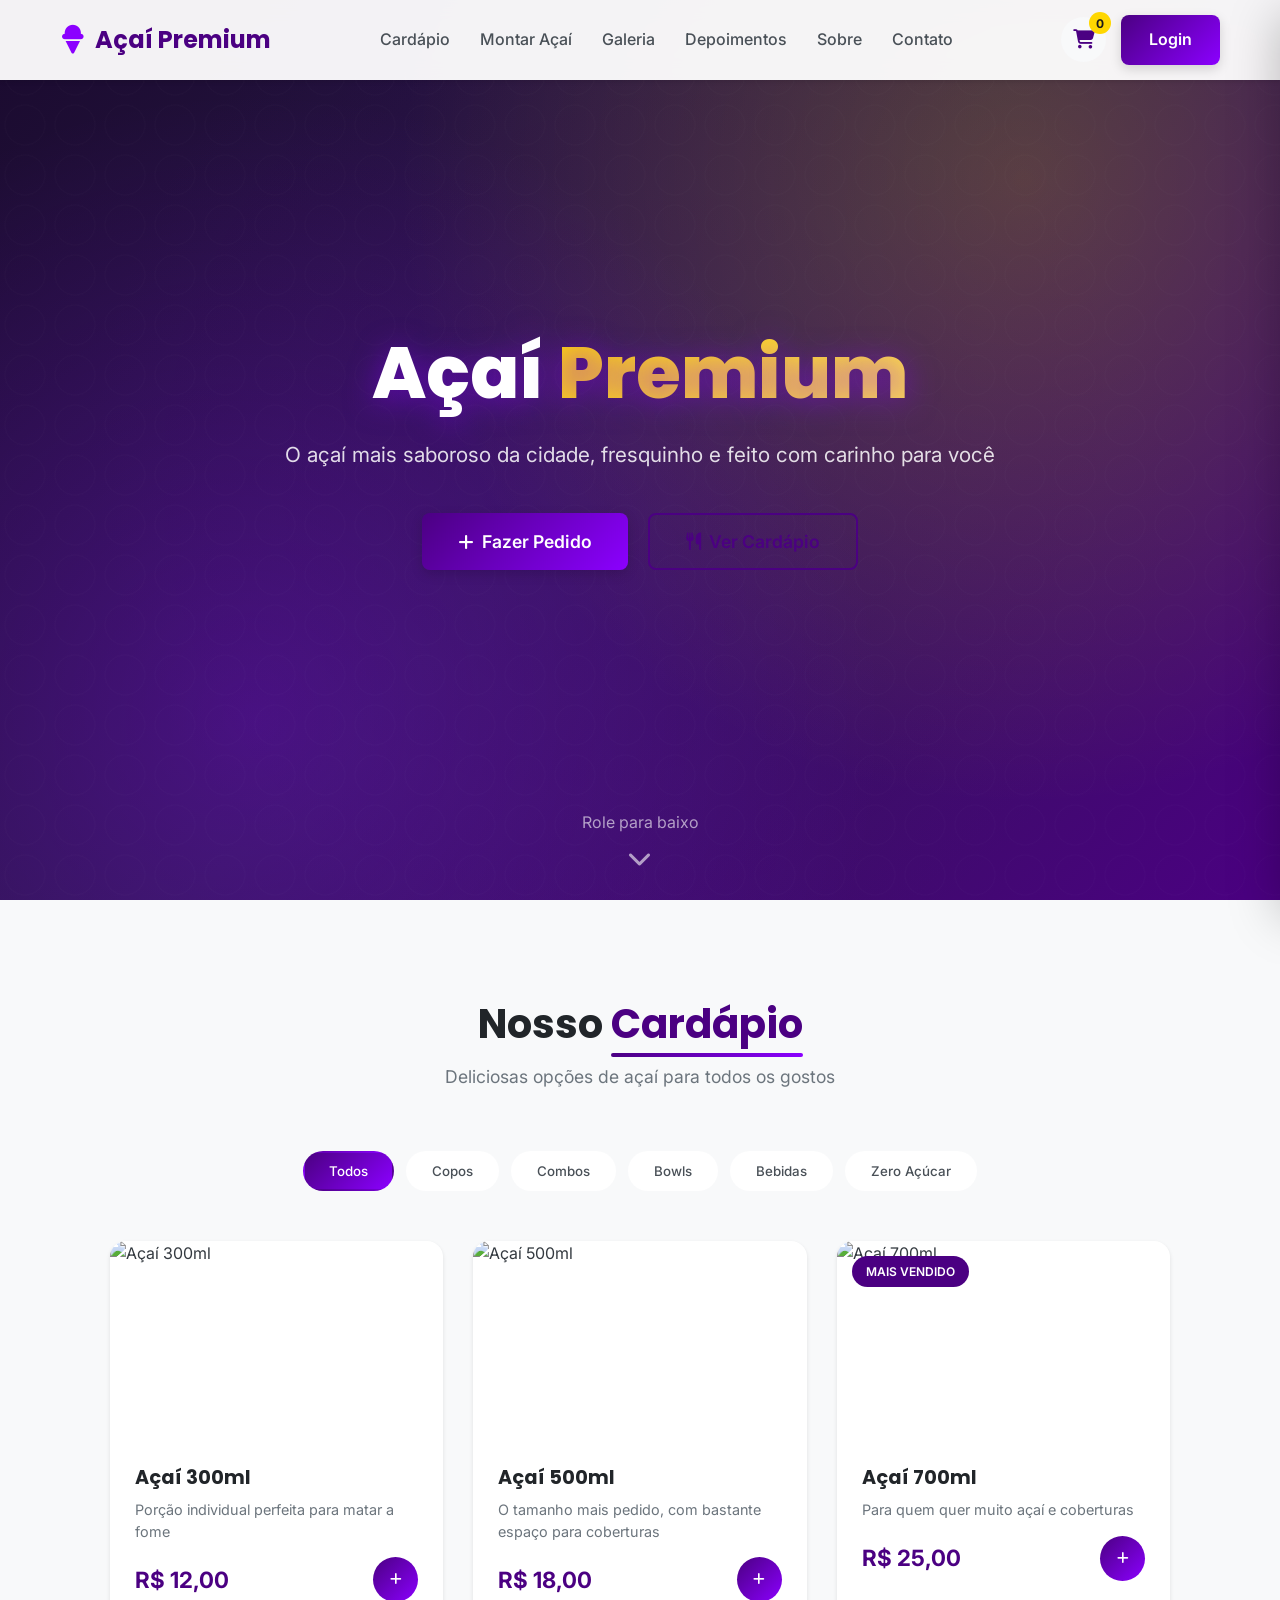
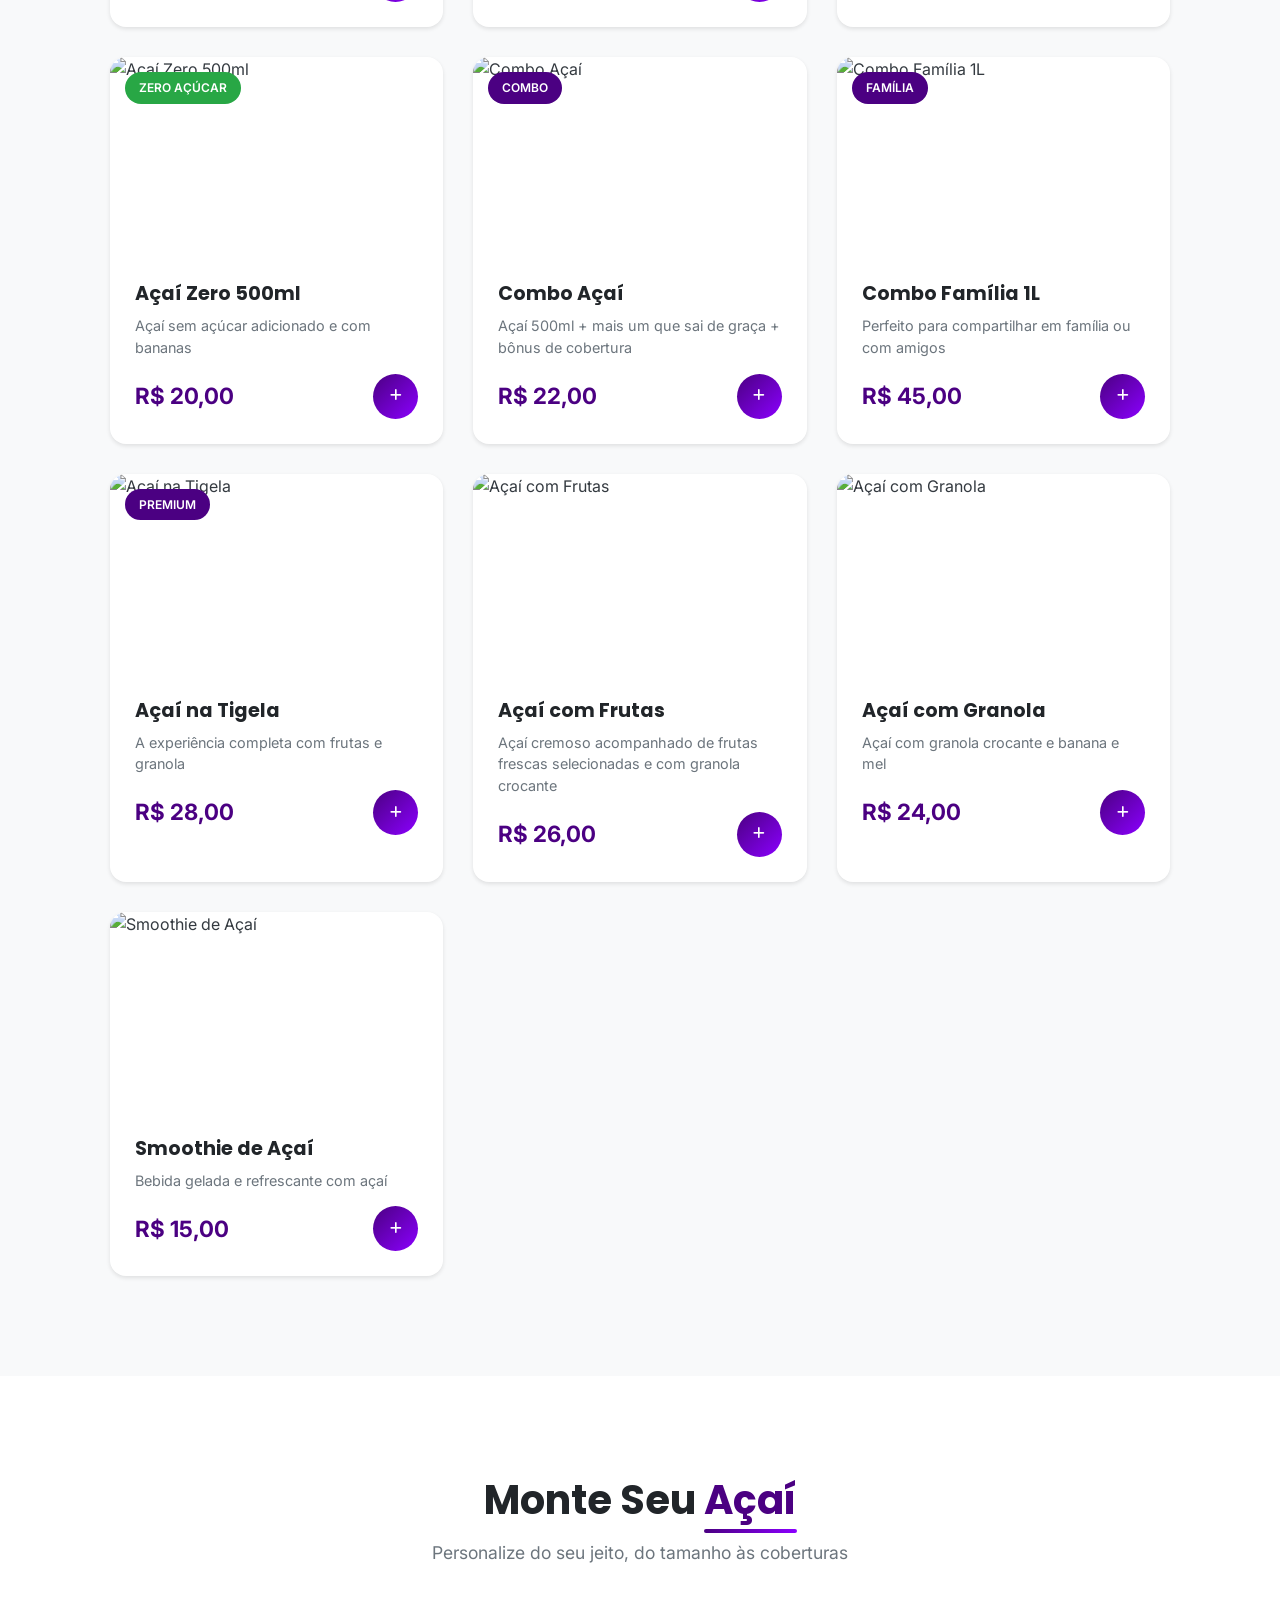
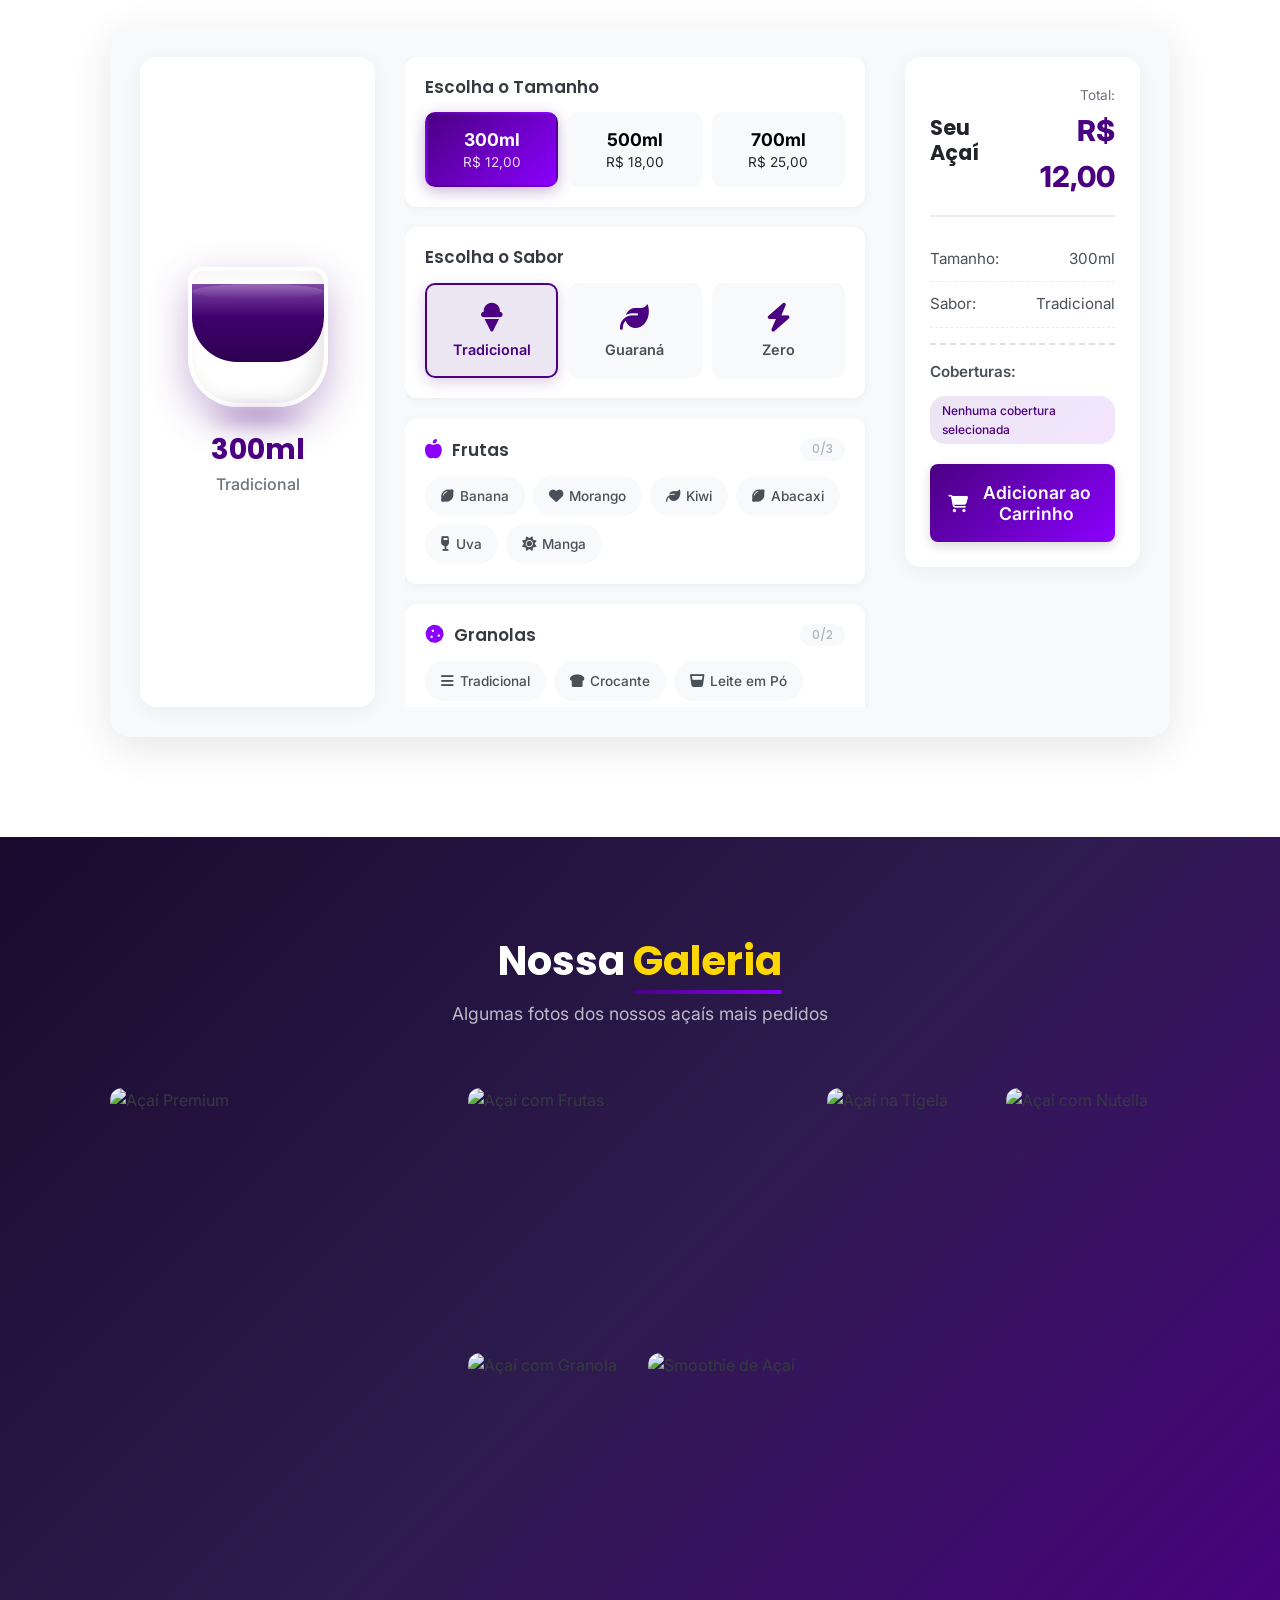
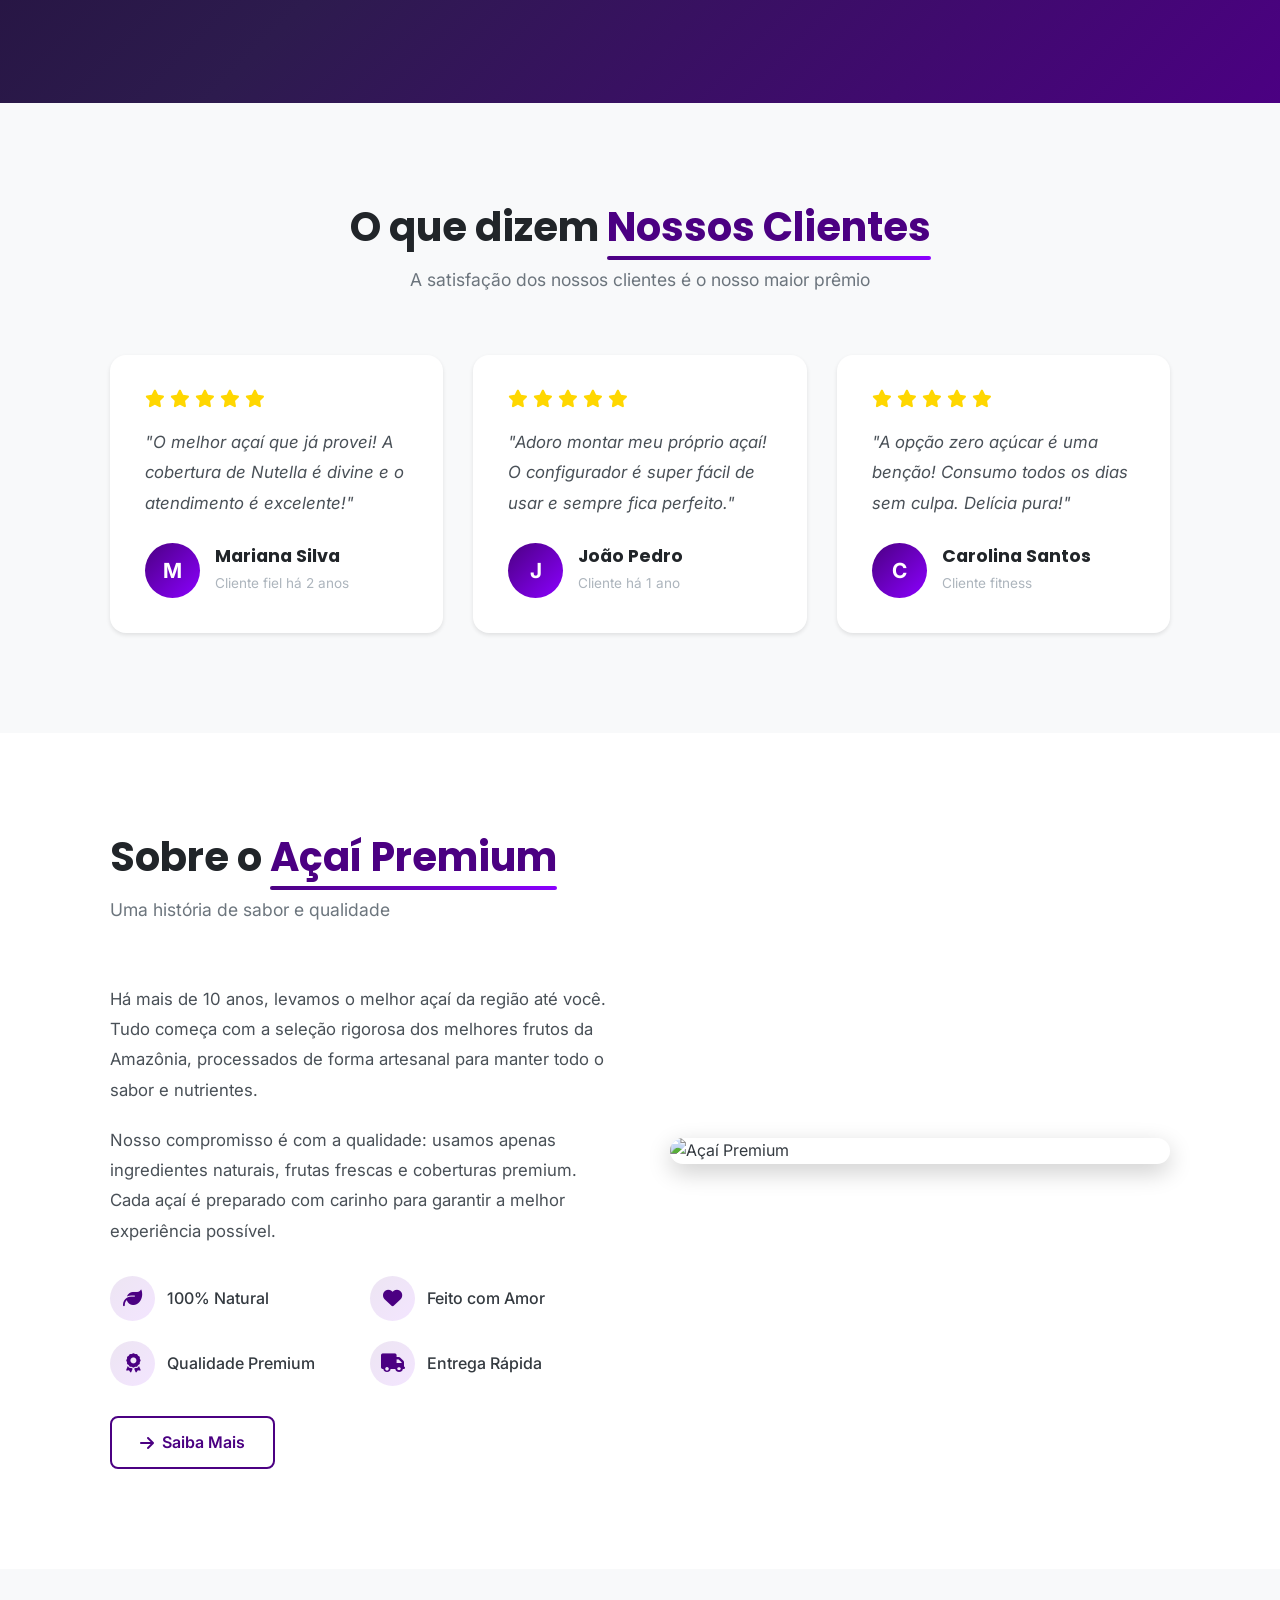
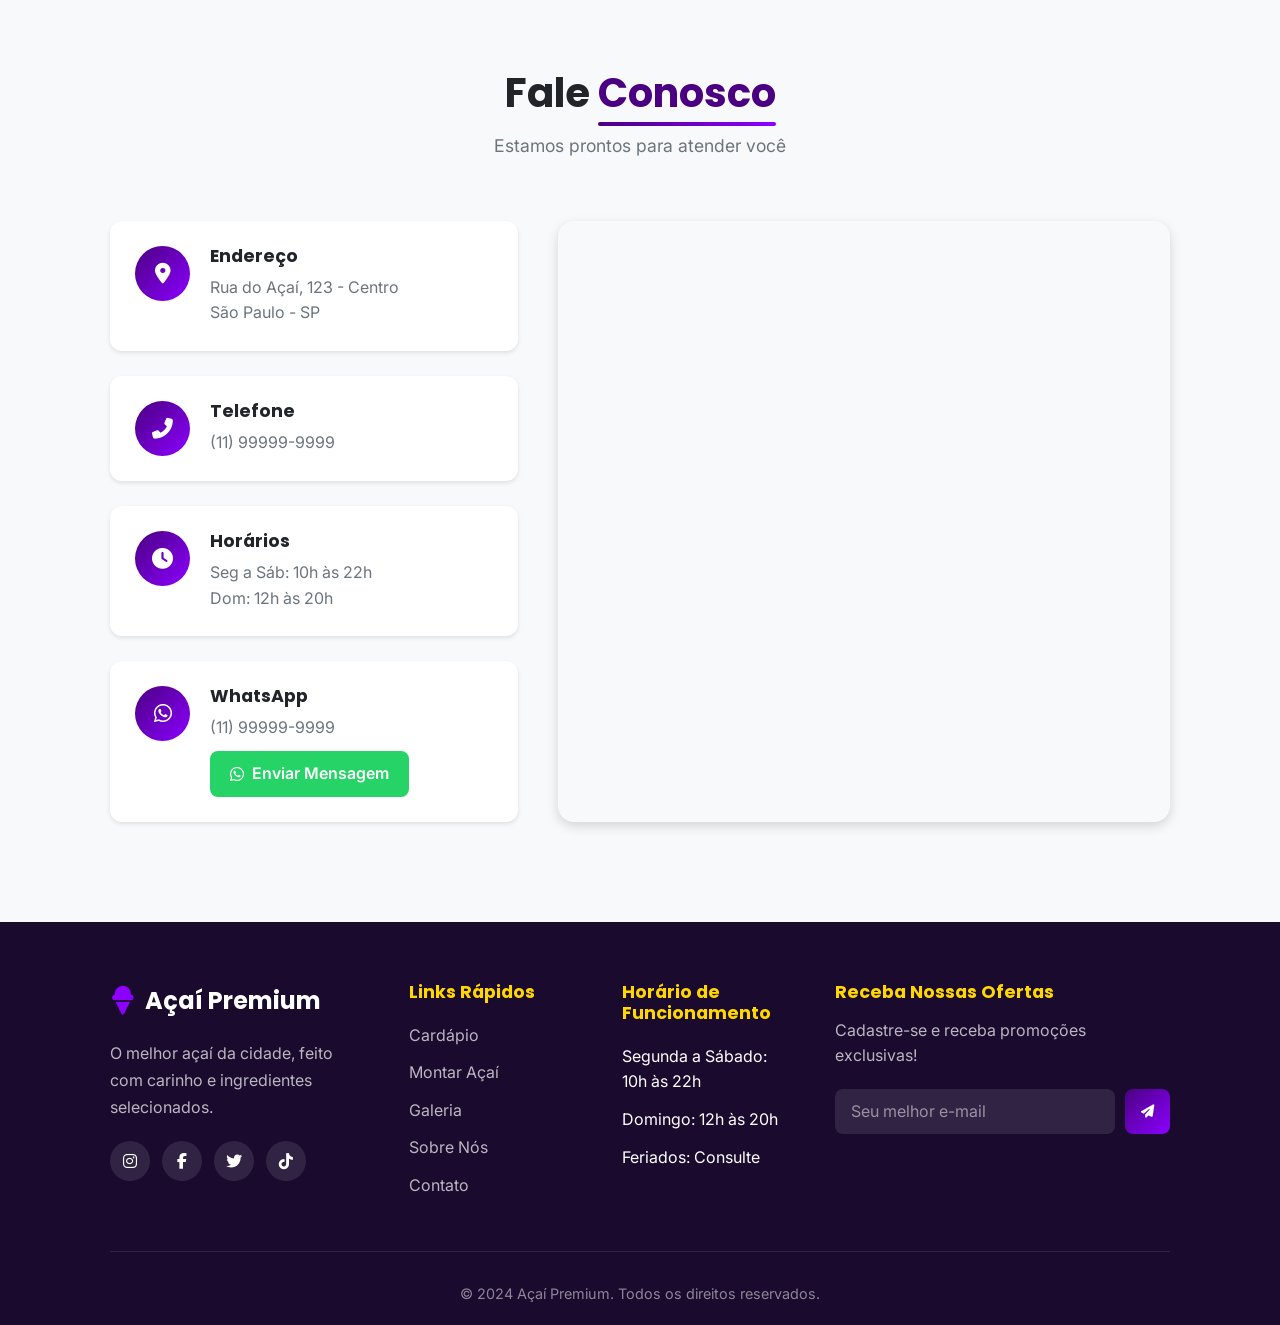
==== index.html @ 4c4d8826 "Alteração" ====
<!DOCTYPE html>
<html lang="pt-BR">
<head>
    <meta charset="UTF-8">
    <meta name="viewport" content="width=device-width, initial-scale=1.0">
    <title>Açaí Premium - O Melhor Açaí da Cidade</title>
    <link rel="preconnect" href="https://fonts.googleapis.com">
    <link rel="preconnect" href="https://fonts.gstatic.com" crossorigin>
    <link href="https://fonts.googleapis.com/css2?family=Inter:wght@300;400;500;600;700&family=Poppins:wght@400;500;600;700;800&display=swap" rel="stylesheet">
    <link rel="stylesheet" href="style.css">
    <link rel="stylesheet" href="modal.css">
    <link rel="stylesheet" href="configurator.css">
    <link rel="stylesheet" href="responsive.css">
    <link rel="stylesheet" href="https://cdnjs.cloudflare.com/ajax/libs/font-awesome/6.4.0/css/all.min.css">
</head>
<body>
    <!-- Navigation -->
    <nav class="navbar">
        <div class="nav-container">
            <a href="index.html" class="logo">
                <i class="fas fa-ice-cream"></i>
                <span>Açaí Premium</span>
            </a>
            <div class="nav-links">
                <a href="#cardapio">Cardápio</a>
                <a href="#montar">Montar Açaí</a>
                <a href="#galeria">Galeria</a>
                <a href="#depoimentos">Depoimentos</a>
                <a href="#sobre">Sobre</a>
                <a href="#contato">Contato</a>
            </div>
            <div class="nav-actions">
                <button class="cart-btn" id="cartBtn">
                    <i class="fas fa-shopping-cart"></i>
                    <span class="cart-count" id="cartCount">0</span>
                </button>
                <a href="cadastro.html" class="btn-primary">Login</a>
            </div>
            <button class="mobile-menu-btn" id="mobileMenuBtn">
                <i class="fas fa-bars"></i>
            </button>
        </div>
    </nav>

    <!-- Hero Section -->
    <section class="hero" id="hero">
        <div class="hero-overlay"></div>
        <div class="hero-content">
            <h1 class="hero-title">Açaí <span>Premium</span></h1>
            <p class="hero-subtitle">O açaí mais saboroso da cidade, fresquinho e feito com carinho para você</p>
            <div class="hero-buttons">
                <button class="btn-primary btn-large" onclick="scrollToSection('montar')">
                    <i class="fas fa-plus"></i> Fazer Pedido
                </button>
                <button class="btn-secondary btn-large" onclick="scrollToSection('cardapio')">
                    <i class="fas fa-utensils"></i> Ver Cardápio
                </button>
            </div>
        </div>
        <div class="hero-scroll">
            <span>Role para baixo</span>
            <i class="fas fa-chevron-down"></i>
        </div>
    </section>

    <!-- Cardápio Section -->
    <section class="menu-section" id="cardapio">
        <div class="container">
            <div class="section-header">
                <h2 class="section-title">Nosso <span>Cardápio</span></h2>
                <p class="section-subtitle">Deliciosas opções de açaí para todos os gostos</p>
            </div>
            
            <div class="menu-filters">
                <button class="filter-btn active" data-filter="all">Todos</button>
                <button class="filter-btn" data-filter="copos">Copos</button>
                <button class="filter-btn" data-filter="combos">Combos</button>
                <button class="filter-btn" data-filter="bowls">Bowls</button>
                <button class="filter-btn" data-filter="bebidas">Bebidas</button>
                <button class="filter-btn" data-filter="zero">Zero Açúcar</button>
            </div>

            <div class="menu-grid" id="menuGrid">
                <!-- Produtos serão inseridos via JavaScript -->
            </div>
        </div>
    </section>

    <!-- Configurador Section -->
    <section class="configurator-section" id="montar">
        <div class="container">
            <div class="section-header">
                <h2 class="section-title">Monte Seu <span>Açaí</span></h2>
                <p class="section-subtitle">Personalize do seu jeito, do tamanho às coberturas</p>
            </div>

            <div class="configurator-wrapper">
                <!-- Preview do Açaí -->
                <div class="acai-preview">
                    <div class="cup-container">
                        <div class="cup" id="cupPreview">
                            <div class="cup-content">
                                <div class="acai-base" id="acaiBase"></div>
                                <div class="coatings" id="coatingsPreview"></div>
                            </div>
                            <div class="cup-top"></div>
                            <div class="cup-bottom"></div>
                        </div>
                        <div class="cup-shadow"></div>
                    </div>
                    <div class="preview-info">
                        <h3 id="previewSize">300ml</h3>
                        <p id="previewFlavor">Açaí Tradicional</p>
                    </div>
                </div>

                <!-- Opções do Configurador -->
                <div class="configurator-options">
                    <!-- Tamanhos -->
                    <div class="option-group">
                        <h4 class="option-title">Escolha o Tamanho</h4>
                        <div class="size-options">
                            <button class="size-btn active" data-size="300" data-price="12">
                                <span class="size-ml">300ml</span>
                                <span class="size-price">R$ 12,00</span>
                            </button>
                            <button class="size-btn" data-size="500" data-price="18">
                                <span class="size-ml">500ml</span>
                                <span class="size-price">R$ 18,00</span>
                            </button>
                            <button class="size-btn" data-size="700" data-price="25">
                                <span class="size-ml">700ml</span>
                                <span class="size-price">R$ 25,00</span>
                            </button>
                        </div>
                    </div>

                    <!-- Sabores -->
                    <div class="option-group">
                        <h4 class="option-title">Escolha o Sabor</h4>
                        <div class="flavor-options">
                            <button class="flavor-btn active" data-flavor="tradicional" data-color="#4B0082">
                                <i class="fas fa-ice-cream"></i>
                                <span>Tradicional</span>
                            </button>
                            <button class="flavor-btn" data-flavor="guarana" data-color="#6B238E">
                                <i class="fas fa-leaf"></i>
                                <span>Guaraná</span>
                            </button>
                            <button class="flavor-btn" data-flavor="zero" data-color="#8B00FF">
                                <i class="fas fa-bolt"></i>
                                <span>Zero</span>
                            </button>
                        </div>
                    </div>

                    <!-- Coberturas - Frutas -->
                    <div class="option-group">
                        <h4 class="option-title">
                            <i class="fas fa-apple-alt"></i> Frutas
                            <span class="limit-info" id="fruitLimit">0/3</span>
                        </h4>
                        <div class="coating-options fruits">
                            <button class="coating-btn" data-type="fruit" data-name="Banana" data-price="2">
                                <i class="fas fa-lemon"></i> Banana
                            </button>
                            <button class="coating-btn" data-type="fruit" data-name="Morango" data-price="2">
                                <i class="fas fa-heart"></i> Morango
                            </button>
                            <button class="coating-btn" data-type="fruit" data-name="Kiwi" data-price="3">
                                <i class="fas fa-leaf"></i> Kiwi
                            </button>
                            <button class="coating-btn" data-type="fruit" data-name="Abacaxi" data-price="2">
                                <i class="fas fa-lemon"></i> Abacaxi
                            </button>
                            <button class="coating-btn" data-type="fruit" data-name="Uva" data-price="2">
                                <i class="fas fa-wine-glass"></i> Uva
                            </button>
                            <button class="coating-btn" data-type="fruit" data-name="Manga" data-price="2">
                                <i class="fas fa-sun"></i> Manga
                            </button>
                        </div>
                    </div>

                    <!-- Coberturas - Granolas -->
                    <div class="option-group">
                        <h4 class="option-title">
                            <i class="fas fa-cookie"></i> Granolas
                            <span class="limit-info" id="granolaLimit">0/2</span>
                        </h4>
                        <div class="coating-options granolas">
                            <button class="coating-btn" data-type="granola" data-name="Tradicional" data-price="3">
                                <i class="fas fa-bars"></i> Tradicional
                            </button>
                            <button class="coating-btn" data-type="granola" data-name="Crocante" data-price="4">
                                <i class="fas fa-bread-slice"></i> Crocante
                            </button>
                            <button class="coating-btn" data-type="granola" data-name="Leite em Pó" data-price="3">
                                <i class="fas fa-glass-whiskey"></i> Leite em Pó
                            </button>
                        </div>
                    </div>

                    <!-- Coberturas - Caldas -->
                    <div class="option-group">
                        <h4 class="option-title">
                            <i class="fas fa-tint"></i> Caldas
                            <span class="limit-info" id="syrupLimit">0/2</span>
                        </h4>
                        <div class="coating-options syrups">
                            <button class="coating-btn" data-type="syrup" data-name="Leite Condensado" data-price="3">
                                <i class="fas fa-blender"></i> Leite Condensado
                            </button>
                            <button class="coating-btn" data-type="syrup" data-name="Chocolate" data-price="3">
                                <i class="fas fa-coffee"></i> Chocolate
                            </button>
                            <button class="coating-btn" data-type="syrup" data-name="Morango" data-price="3">
                                <i class="fas fa-heart"></i> Morango
                            </button>
                            <button class="coating-btn" data-type="syrup" data-name="Caramelo" data-price="3">
                                <i class="fas fa-fire"></i> Caramelo
                            </button>
                        </div>
                    </div>

                    <!-- Coberturas - Complementos -->
                    <div class="option-group">
                        <h4 class="option-title">
                            <i class="fas fa-plus-circle"></i> Complementos
                            <span class="limit-info" id="complementLimit">0/4</span>
                        </h4>
                        <div class="coating-options complements">
                            <button class="coating-btn" data-type="complement" data-name="Paçoca" data-price="2">
                                <i class="fas fa-cookie"></i> Paçoca
                            </button>
                            <button class="coating-btn" data-type="complement" data-name="Farinha Láctea" data-price="3">
                                <i class="fas fa-snowflake"></i> Farinha Láctea
                            </button>
                            <button class="coating-btn" data-type="complement" data-name="Coco Ralado" data-price="2">
                                <i class="fas fa-dot-circle"></i> Coco Ralado
                            </button>
                            <button class="coating-btn" data-type="complement" data-name="Chocoball" data-price="3">
                                <i class="fas fa-circle"></i> Chocoball
                            </button>
                            <button class="coating-btn" data-type="complement" data-name="Nutella" data-price="5">
                                <i class="fas fa-hazel-nut"></i> Nutella
                            </button>
                            <button class="coating-btn" data-type="complement" data-name="Amendoim" data-price="2">
                                <i class="fas fa-peanut"></i> Amendoim
                            </button>
                        </div>
                    </div>
                </div>

                <!-- Resumo e Adicionar ao Carrinho -->
                <div class="configurator-summary">
                    <div class="summary-header">
                        <h3>Seu Açaí</h3>
                        <div class="total-price">
                            <span class="price-label">Total:</span>
                            <span class="price-value" id="totalPrice">R$ 12,00</span>
                        </div>
                    </div>
                    <div class="summary-details">
                        <div class="summary-item">
                            <span>Tamanho:</span>
                            <span id="summarySize">300ml</span>
                        </div>
                        <div class="summary-item">
                            <span>Sabor:</span>
                            <span id="summaryFlavor">Tradicional</span>
                        </div>
                        <div class="summary-coatings" id="summaryCoatings">
                            <span>Coberturas:</span>
                            <div class="coatings-list" id="coatingsList"></div>
                        </div>
                    </div>
                    <button class="btn-primary btn-add-cart" id="addToCartBtn">
                        <i class="fas fa-shopping-cart"></i> Adicionar ao Carrinho
                    </button>
                </div>
            </div>
        </div>
    </section>

    <!-- Galeria Section -->
    <section class="gallery-section" id="galeria">
        <div class="container">
            <div class="section-header">
                <h2 class="section-title">Nossa <span>Galeria</span></h2>
                <p class="section-subtitle">Algumas fotos dos nossos açaís mais pedidos</p>
            </div>
            <div class="gallery-grid">
                <div class="gallery-item gallery-item-1">
                    <img src="https://i.pinimg.com/1200x/3a/0a/9a/3a0a9a5fd33e7885cc4a1d505ae41818.jpg" alt="Açaí Premium">
                    <div class="gallery-overlay">
                        <i class="fas fa-ice-cream"></i>
                    </div>
                </div>
                <div class="gallery-item gallery-item-2">
                    <img src="https://i.pinimg.com/736x/c6/4d/e0/c64de099c26da30db2ef3d52676650da.jpg" alt="Açaí com Frutas">
                    <div class="gallery-overlay">
                        <i class="fas fa-apple-alt"></i>
                    </div>
                </div>
                <div class="gallery-item gallery-item-3">
                    <img src="https://i.pinimg.com/1200x/b3/e0/a5/b3e0a5678eccd90997a85adb6bbcbbfc.jpg" alt="Açaí na Tigela">
                    <div class="gallery-overlay">
                        <i class="fas fa-bowl-food"></i>
                    </div>
                </div>
                <div class="gallery-item gallery-item-4">
                    <img src="https://images.unsplash.com/photo-1563805042-7684c019e1cb?w=400&h=400&fit=crop" alt="Açaí com Nutella">
                    <img src="" alt="Açaí com Nutella">
                    <div class="gallery-overlay">
                        <i class="fas fa-chocolate"></i>
                    </div>
                </div>
                <div class="gallery-item gallery-item-5">
                    <img src="https://encrypted-tbn0.gstatic.com/images?q=tbn:ANd9GcS_p2PWOMpNDMDo-363S-Kc64RPyZF_PjWgug&s" alt="Açaí com Granola">
                    <div class="gallery-overlay">
                        <i class="fas fa-cookie"></i>
                    </div>
                </div>
                <div class="gallery-item gallery-item-6">
                    <img src="https://images.unsplash.com/photo-1577805947697-89e18249d767?w=400&h=400&fit=crop" alt="Smoothie de Açaí">
                    <div class="gallery-overlay">
                        <i class="fas fa-blender"></i>
                    </div>
                </div>
            </div>
        </div>
    </section>

    <!-- Depoimentos Section -->
    <section class="testimonials-section" id="depoimentos">
        <div class="container">
            <div class="section-header">
                <h2 class="section-title">O que dizem <span>Nossos Clientes</span></h2>
                <p class="section-subtitle">A satisfação dos nossos clientes é o nosso maior prêmio</p>
            </div>
            <div class="testimonials-grid">
                <div class="testimonial-card">
                    <div class="testimonial-stars">
                        <i class="fas fa-star"></i>
                        <i class="fas fa-star"></i>
                        <i class="fas fa-star"></i>
                        <i class="fas fa-star"></i>
                        <i class="fas fa-star"></i>
                    </div>
                    <p class="testimonial-text">"O melhor açaí que já provei! A cobertura de Nutella é divine e o atendimento é excelente!"</p>
                    <div class="testimonial-author">
                        <div class="author-avatar">M</div>
                        <div class="author-info">
                            <h4>Mariana Silva</h4>
                            <span>Cliente fiel há 2 anos</span>
                        </div>
                    </div>
                </div>
                <div class="testimonial-card">
                    <div class="testimonial-stars">
                        <i class="fas fa-star"></i>
                        <i class="fas fa-star"></i>
                        <i class="fas fa-star"></i>
                        <i class="fas fa-star"></i>
                        <i class="fas fa-star"></i>
                    </div>
                    <p class="testimonial-text">"Adoro montar meu próprio açaí! O configurador é super fácil de usar e sempre fica perfeito."</p>
                    <div class="testimonial-author">
                        <div class="author-avatar">J</div>
                        <div class="author-info">
                            <h4>João Pedro</h4>
                            <span>Cliente há 1 ano</span>
                        </div>
                    </div>
                </div>
                <div class="testimonial-card">
                    <div class="testimonial-stars">
                        <i class="fas fa-star"></i>
                        <i class="fas fa-star"></i>
                        <i class="fas fa-star"></i>
                        <i class="fas fa-star"></i>
                        <i class="fas fa-star"></i>
                    </div>
                    <p class="testimonial-text">"A opção zero açúcar é uma benção! Consumo todos os dias sem culpa. Delícia pura!"</p>
                    <div class="testimonial-author">
                        <div class="author-avatar">C</div>
                        <div class="author-info">
                            <h4>Carolina Santos</h4>
                            <span>Cliente fitness</span>
                        </div>
                    </div>
                </div>
            </div>
        </div>
    </section>

    <!-- Sobre Section -->
    <section class="about-section" id="sobre">
        <div class="container">
            <div class="about-grid">
                <div class="about-content">
                    <div class="section-header section-header-left">
                        <h2 class="section-title">Sobre o <span>Açaí Premium</span></h2>
                        <p class="section-subtitle">Uma história de sabor e qualidade</p>
                    </div>
                    <p class="about-text">
                        Há mais de 10 anos, levamos o melhor açaí da região até você. 
                        Tudo começa com a seleção rigorosa dos melhores frutos da Amazônia, 
                        processados de forma artesanal para manter todo o sabor e nutrientes.
                    </p>
                    <p class="about-text">
                        Nosso compromisso é com a qualidade: usamos apenas ingredientes naturais, 
                        frutas frescas e coberturas premium. Cada açaí é preparado com carinho 
                        para garantir a melhor experiência possível.
                    </p>
                    <div class="about-features">
                        <div class="feature-item">
                            <i class="fas fa-leaf"></i>
                            <span>100% Natural</span>
                        </div>
                        <div class="feature-item">
                            <i class="fas fa-heart"></i>
                            <span>Feito com Amor</span>
                        </div>
                        <div class="feature-item">
                            <i class="fas fa-award"></i>
                            <span>Qualidade Premium</span>
                        </div>
                        <div class="feature-item">
                            <i class="fas fa-truck"></i>
                            <span>Entrega Rápida</span>
                        </div>
                    </div>
                    <a href="sobre.html" class="btn-secondary">
                        <i class="fas fa-arrow-right"></i>Saiba Mais
                    </a>
                </div>
                <div class="about-image">
                    <img src="https://images.unsplash.com/photo-1563805042-7684c019e1cb?w=600&h=600&fit=crop" alt="Açaí Premium">
                    <div class="about-image-accent"></div>
                </div>
            </div>
        </div>
    </section>

    <!-- Contato Section -->
    <section class="contact-section" id="contato">
        <div class="container">
            <div class="section-header">
                <h2 class="section-title">Fale <span>Conosco</span></h2>
                <p class="section-subtitle">Estamos prontos para atender você</p>
            </div>
            <div class="contact-grid">
                <div class="contact-info">
                    <div class="contact-item">
                        <div class="contact-icon">
                            <i class="fas fa-map-marker-alt"></i>
                        </div>
                        <div class="contact-details">
                            <h4>Endereço</h4>
                            <p>Rua do Açaí, 123 - Centro<br>São Paulo - SP</p>
                        </div>
                    </div>
                    <div class="contact-item">
                        <div class="contact-icon">
                            <i class="fas fa-phone-alt"></i>
                        </div>
                        <div class="contact-details">
                            <h4>Telefone</h4>
                            <p>(11) 99999-9999</p>
                        </div>
                    </div>
                    <div class="contact-item">
                        <div class="contact-icon">
                            <i class="fas fa-clock"></i>
                        </div>
                        <div class="contact-details">
                            <h4>Horários</h4>
                            <p>Seg a Sáb: 10h às 22h<br>Dom: 12h às 20h</p>
                        </div>
                    </div>
                    <div class="contact-item">
                        <div class="contact-icon">
                            <i class="fab fa-whatsapp"></i>
                        </div>
                        <div class="contact-details">
                            <h4>WhatsApp</h4>
                            <p>(11) 99999-9999</p>
                            <a href="https://wa.me/5511999999999" class="btn-whatsapp">
                                <i class="fab fa-whatsapp"></i> Enviar Mensagem
                            </a>
                        </div>
                    </div>
                </div>
                <div class="contact-map">
                    <iframe 
                        src="https://www.google.com/maps/embed?pb=!1m18!1m12!1m3!1d3657.098472397218!2d-46.65418842484056!3d-23.5623013787981!2m3!1f0!2f0!3f0!3m2!1i1024!2i768!4f13.1!3m3!1m2!1s0x94ce59c8e6933f0d%3A0x3a3a3a3a3a3a3a3a!2sRua%20Paulista%2C%20S%C3%A3o%20Paulo%20-%20SP!5e0!3m2!1spt-BR!2sbr!4v1700000000000!5m2!1spt-BR!2sbr" 
                        width="100%" 
                        height="400" 
                        style="border:0;" 
                        allowfullscreen="" 
                        loading="lazy">
                    </iframe>
                </div>
            </div>
        </div>
    </section>

    <!-- Footer -->
    <footer class="footer">
        <div class="container">
            <div class="footer-grid">
                <div class="footer-brand">
                    <a href="index.html" class="logo">
                        <i class="fas fa-ice-cream"></i>
                        <span>Açaí Premium</span>
                    </a>
                    <p>O melhor açaí da cidade, feito com carinho e ingredientes selecionados.</p>
                    <div class="social-links">
                        <a href="#"><i class="fab fa-instagram"></i></a>
                        <a href="#"><i class="fab fa-facebook-f"></i></a>
                        <a href="#"><i class="fab fa-twitter"></i></a>
                        <a href="#"><i class="fab fa-tiktok"></i></a>
                    </div>
                </div>
                <div class="footer-links">
                    <h4>Links Rápidos</h4>
                    <ul>
                        <li><a href="#cardapio">Cardápio</a></li>
                        <li><a href="#montar">Montar Açaí</a></li>
                        <li><a href="#galeria">Galeria</a></li>
                        <li><a href="#sobre">Sobre Nós</a></li>
                        <li><a href="#contato">Contato</a></li>
                    </ul>
                </div>
                <div class="footer-links">
                    <h4>Horário de Funcionamento</h4>
                    <ul>
                        <li>Segunda a Sábado: 10h às 22h</li>
                        <li>Domingo: 12h às 20h</li>
                        <li>Feriados: Consulte</li>
                    </ul>
                </div>
                <div class="footer-newsletter">
                    <h4>Receba Nossas Ofertas</h4>
                    <p>Cadastre-se e receba promoções exclusivas!</p>
                    <form class="newsletter-form" onsubmit="return false;">
                        <input type="email" placeholder="Seu melhor e-mail">
                        <button type="submit"><i class="fas fa-paper-plane"></i></button>
                    </form>
                </div>
            </div>
            <div class="footer-bottom">
                <p>&copy; 2024 Açaí Premium. Todos os direitos reservados.</p>
            </div>
        </div>
    </footer>

    <!-- Modal de Cadastro -->
    <div class="modal-overlay" id="registerModal">
        <div class="modal-container">
            <button class="modal-close" id="modalClose">
                <i class="fas fa-times"></i>
            </button>
            <div class="modal-header">
                <h3>Finalizar Pedido</h3>
                <p>Preencha seus dados para continuar</p>
            </div>
            <div class="modal-tabs">
                <button class="modal-tab active" data-tab="register">
                    <i class="fas fa-user-plus"></i> Criar Conta
                </button>
                <button class="modal-tab" data-tab="login">
                    <i class="fas fa-sign-in-alt"></i> Já Tenho Cadastro
                </button>
            </div>
            <form class="modal-form" id="registerForm">
                <!-- Informações do Produto -->
                <div class="product-info">
                    <div class="product-badge">
                        <i class="fas fa-ice-cream"></i>
                        <span id="modalProductName">Açaí 300ml</span>
                    </div>
                    <div class="product-details" id="modalProductDetails">
                        <!-- Detalhes do produto serão inseridos via JS -->
                    </div>
                </div>

                <!-- Campos do Formulário -->
                <div class="form-row">
                    <div class="form-group">
                        <label for="nome">Nome Completo *</label>
                        <input type="text" id="nome" name="nome" required>
                        <span class="error-message" id="nomeError"></span>
                    </div>
                </div>
                <div class="form-row">
                    <div class="form-group">
                        <label for="email">E-mail *</label>
                        <input type="email" id="email" name="email" required>
                        <span class="error-message" id="emailError"></span>
                    </div>
                    <div class="form-group">
                        <label for="telefone">Telefone *</label>
                        <input type="tel" id="telefone" name="telefone" required>
                        <span class="error-message" id="telefoneError"></span>
                    </div>
                </div>
                <div class="form-row">
                    <div class="form-group">
                        <label for="cpf">CPF *</label>
                        <input type="text" id="cpf" name="cpf" required>
                        <span class="error-message" id="cpfError"></span>
                    </div>
                </div>
                <div class="form-row">
                    <div class="form-group">
                        <label for="cep">CEP *</label>
                        <input type="text" id="cep" name="cep" required>
                        <span class="error-message" id="cepError"></span>
                    </div>
                    <div class="form-group">
                        <label for="endereco">Endereço *</label>
                        <input type="text" id="endereco" name="endereco" required>
                    </div>
                </div>
                <div class="form-row">
                    <div class="form-group">
                        <label for="numero">Número *</label>
                        <input type="text" id="numero" name="numero" required>
                    </div>
                    <div class="form-group">
                        <label for="complemento">Complemento</label>
                        <input type="text" id="complemento" name="complemento">
                    </div>
                </div>
                <div class="form-row">
                    <div class="form-group">
                        <label for="bairro">Bairro *</label>
                        <input type="text" id="bairro" name="bairro" required>
                    </div>
                </div>
                <div class="form-row" id="passwordField">
                    <div class="form-group">
                        <label for="senha">Senha *</label>
                        <input type="password" id="senha" name="senha" required>
                        <span class="error-message" id="senhaError"></span>
                    </div>
                    <div class="form-group">
                        <label for="confirmarSenha">Confirmar Senha *</label>
                        <input type="password" id="confirmarSenha" name="confirmarSenha" required>
                        <span class="error-message" id="confirmarSenhaError"></span>
                    </div>
                </div>
                <div class="form-actions">
                    <button type="submit" class="btn-primary btn-full">
                        <i class="fas fa-check"></i> Confirmar Pedido
                    </button>
                </div>
            </form>
        </div>
    </div>

    <!-- Carrinho Slide -->
    <div class="cart-sidebar" id="cartSidebar">
        <div class="cart-header">
            <h3><i class="fas fa-shopping-cart"></i> Seu Carrinho</h3>
            <button class="cart-close" id="cartClose">
                <i class="fas fa-times"></i>
            </button>
        </div>
        <div class="cart-items" id="cartItems">
            <!-- Itens do carrinho -->
        </div>
        <div class="cart-footer">
            <div class="cart-total">
                <span>Total:</span>
                <span id="cartTotal">R$ 0,00</span>
            </div>
            <button class="btn-primary btn-full" id="checkoutBtn">
                <i class="fas fa-credit-card"></i> Finalizar Pedido
            </button>
        </div>
    </div>

    <!-- Scripts -->
    <script src="https://cdnjs.cloudflare.com/ajax/libs/gsap/3.12.2/gsap.min.js"></script>
    <script src="main.js"></script>
    <script src="modal.js"></script>
    <script src="configurator.js"></script>
    <script src="validation.js"></script>
    <script src="cart.js"></script>
</body>
</html>
---- style.css ----
/* ========================================
   AÇAÍ PREMIUM - Style.css
   Estilos Principais
   ======================================== */

/* CSS Variables */
:root {
    --purple-acai: #4B0082;
    --purple-vibrant: #8B00FF;
    --gold: #FFD700;
    --gold-light: #FFE44D;
    --white: #ffffff;
    --black: #1a1a1a;
    --gray-100: #f8f9fa;
    --gray-200: #e9ecef;
    --gray-300: #dee2e6;
    --gray-400: #ced4da;
    --gray-500: #adb5bd;
    --gray-600: #6c757d;
    --gray-700: #495057;
    --gray-800: #343a40;
    --gray-900: #212529;
    --pink: #e83e8c;
    --green: #28a745;
    --red: #dc3545;
    --shadow-sm: 0 2px 4px rgba(0,0,0,0.1);
    --shadow-md: 0 4px 12px rgba(0,0,0,0.15);
    --shadow-lg: 0 8px 24px rgba(0,0,0,0.2);
    --shadow-xl: 0 16px 48px rgba(0,0,0,0.25);
    --transition: all 0.3s ease;
    --border-radius: 12px;
    --border-radius-sm: 8px;
    --border-radius-lg: 16px;
    --font-title: 'Poppins', sans-serif;
    --font-body: 'Inter', sans-serif;
}

/* Reset & Base */
*, *::before, *::after {
    margin: 0;
    padding: 0;
    box-sizing: border-box;
}

html {
    scroll-behavior: smooth;
}

body {
    font-family: var(--font-body);
    font-size: 16px;
    line-height: 1.6;
    color: var(--gray-800);
    background-color: var(--white);
    overflow-x: hidden;
}

h1, h2, h3, h4, h5, h6 {
    font-family: var(--font-title);
    font-weight: 700;
    line-height: 1.2;
    color: var(--gray-900);
}

a {
    text-decoration: none;
    color: inherit;
    transition: var(--transition);
}

ul {
    list-style: none;
}

img {
    max-width: 100%;
    height: auto;
    display: block;
}

button {
    font-family: inherit;
    cursor: pointer;
    border: none;
    outline: none;
    background: none;
}

input, textarea, select {
    font-family: inherit;
    font-size: inherit;
}

/* Container */
.container {
    max-width: 1200px;
    margin: 0 auto;
    padding: 0 20px;
}

/* Section Header */
.section-header {
    text-align: center;
    margin-bottom: 60px;
}

.section-header-left {
    text-align: left;
}

.section-title {
    font-size: 2.5rem;
    margin-bottom: 15px;
    position: relative;
    display: inline-block;
}

.section-title span {
    color: var(--purple-acai);
    position: relative;
}

.section-title span::after {
    content: '';
    position: absolute;
    bottom: -5px;
    left: 0;
    width: 100%;
    height: 4px;
    background: linear-gradient(90deg, var(--purple-acai), var(--purple-vibrant));
    border-radius: 2px;
}

.section-subtitle {
    font-size: 1.1rem;
    color: var(--gray-600);
    max-width: 600px;
    margin: 0 auto;
}

/* Buttons */
.btn-primary {
    display: inline-flex;
    align-items: center;
    justify-content: center;
    gap: 8px;
    padding: 12px 28px;
    background: linear-gradient(135deg, var(--purple-acai), var(--purple-vibrant));
    color: var(--white);
    font-weight: 600;
    border-radius: var(--border-radius-sm);
    transition: var(--transition);
    box-shadow: var(--shadow-md);
}

.btn-primary:hover {
    transform: translateY(-2px);
    box-shadow: var(--shadow-lg);
    color: var(--white);
}

.btn-secondary {
    display: inline-flex;
    align-items: center;
    justify-content: center;
    gap: 8px;
    padding: 12px 28px;
    background: transparent;
    color: var(--purple-acai);
    font-weight: 600;
    border: 2px solid var(--purple-acai);
    border-radius: var(--border-radius-sm);
    transition: var(--transition);
}

.btn-secondary:hover {
    background: var(--purple-acai);
    color: var(--white);
}

.btn-large {
    padding: 16px 36px;
    font-size: 1.1rem;
}

.btn-full {
    width: 100%;
}

.btn-whatsapp {
    display: inline-flex;
    align-items: center;
    gap: 8px;
    padding: 10px 20px;
    background: #25D366;
    color: var(--white);
    font-weight: 600;
    border-radius: var(--border-radius-sm);
    margin-top: 10px;
    transition: var(--transition);
}

.btn-whatsapp:hover {
    background: #128C7E;
    color: var(--white);
    transform: translateY(-2px);
}

/* ========================================
   NAVIGATION
   ======================================== */
.navbar {
    position: fixed;
    top: 0;
    left: 0;
    right: 0;
    z-index: 1000;
    background: rgba(255, 255, 255, 0.95);
    backdrop-filter: blur(10px);
    box-shadow: var(--shadow-sm);
    padding: 15px 0;
    transition: var(--transition);
}

.navbar.scrolled {
    padding: 10px 0;
    box-shadow: var(--shadow-md);
}

.nav-container {
    max-width: 1200px;
    margin: 0 auto;
    padding: 0 20px;
    display: flex;
    align-items: center;
    justify-content: space-between;
}

.logo {
    display: flex;
    align-items: center;
    gap: 10px;
    font-family: var(--font-title);
    font-size: 1.5rem;
    font-weight: 700;
    color: var(--purple-acai);
}

.logo i {
    font-size: 1.8rem;
    color: var(--purple-vibrant);
}

.nav-links {
    display: flex;
    align-items: center;
    gap: 30px;
}

.nav-links a {
    font-weight: 500;
    color: var(--gray-700);
    position: relative;
    padding: 5px 0;
}

.nav-links a::after {
    content: '';
    position: absolute;
    bottom: 0;
    left: 0;
    width: 0;
    height: 2px;
    background: linear-gradient(90deg, var(--purple-acai), var(--purple-vibrant));
    transition: var(--transition);
}

.nav-links a:hover {
    color: var(--purple-acai);
}

.nav-links a:hover::after {
    width: 100%;
}

.nav-actions {
    display: flex;
    align-items: center;
    gap: 15px;
}

.cart-btn {
    position: relative;
    width: 45px;
    height: 45px;
    display: flex;
    align-items: center;
    justify-content: center;
    background: var(--gray-100);
    border-radius: 50%;
    color: var(--purple-acai);
    font-size: 1.2rem;
    transition: var(--transition);
}

.cart-btn:hover {
    background: var(--purple-acai);
    color: var(--white);
}

.cart-count {
    position: absolute;
    top: -5px;
    right: -5px;
    width: 22px;
    height: 22px;
    background: var(--gold);
    color: var(--black);
    font-size: 0.75rem;
    font-weight: 700;
    border-radius: 50%;
    display: flex;
    align-items: center;
    justify-content: center;
}

.mobile-menu-btn {
    display: none;
    width: 45px;
    height: 45px;
    align-items: center;
    justify-content: center;
    background: var(--gray-100);
    border-radius: 50%;
    font-size: 1.3rem;
    color: var(--gray-800);
}

/* ========================================
   HERO SECTION
   ======================================== */
.hero {
    position: relative;
    height: 100vh;
    min-height: 700px;
    display: flex;
    align-items: center;
    justify-content: center;
    background: linear-gradient(135deg, #1a0a2e 0%, #2d1b4e 50%, #4B0082 100%);
    overflow: hidden;
}

.hero::before {
    content: '';
    position: absolute;
    top: 0;
    left: 0;
    right: 0;
    bottom: 0;
    background: 
        radial-gradient(circle at 20% 80%, rgba(139, 0, 255, 0.3) 0%, transparent 50%),
        radial-gradient(circle at 80% 20%, rgba(255, 215, 0, 0.2) 0%, transparent 50%),
        radial-gradient(circle at 50% 50%, rgba(75, 0, 130, 0.2) 0%, transparent 70%);
}

.hero-overlay {
    position: absolute;
    top: 0;
    left: 0;
    right: 0;
    bottom: 0;
    background: url('data:image/svg+xml,<svg xmlns="http://www.w3.org/2000/svg" viewBox="0 0 100 100"><circle cx="50" cy="50" r="40" fill="none" stroke="rgba(255,255,255,0.05)" stroke-width="0.5"/></svg>') repeat;
    background-size: 50px 50px;
    animation: float 20s linear infinite;
}

@keyframes float {
    0% { transform: translateY(0); }
    100% { transform: translateY(-50px); }
}

.hero-content {
    position: relative;
    z-index: 10;
    text-align: center;
    padding: 0 20px;
    max-width: 800px;
}

.hero-title {
    font-size: 5rem;
    font-weight: 800;
    color: var(--white);
    margin-bottom: 20px;
    text-shadow: 0 4px 30px rgba(139, 0, 255, 0.5);
    animation: titleGlow 2s ease-in-out infinite alternate;
}

@keyframes titleGlow {
    from { text-shadow: 0 4px 30px rgba(139, 0, 255, 0.5); }
    to { text-shadow: 0 4px 50px rgba(255, 215, 0, 0.5); }
}

.hero-title span {
    background: linear-gradient(135deg, var(--gold), var(--gold-light));
    -webkit-background-clip: text;
    -webkit-text-fill-color: transparent;
    background-clip: text;
}

.hero-subtitle {
    font-size: 1.3rem;
    color: rgba(255, 255, 255, 0.85);
    margin-bottom: 40px;
    line-height: 1.8;
}

.hero-buttons {
    display: flex;
    gap: 20px;
    justify-content: center;
    flex-wrap: wrap;
}

.hero-scroll {
    position: absolute;
    bottom: 30px;
    left: 50%;
    transform: translateX(-50%);
    display: flex;
    flex-direction: column;
    align-items: center;
    gap: 10px;
    color: rgba(255, 255, 255, 0.6);
    animation: bounce 2s infinite;
}

@keyframes bounce {
    0%, 20%, 50%, 80%, 100% { transform: translateX(-50%) translateY(0); }
    40% { transform: translateX(-50%) translateY(-10px); }
    60% { transform: translateX(-50%) translateY(-5px); }
}

.hero-scroll i {
    font-size: 1.5rem;
}

/* ========================================
   MENU SECTION
   ======================================== */
.menu-section {
    padding: 100px 0;
    background: var(--gray-100);
}

.menu-filters {
    display: flex;
    justify-content: center;
    gap: 12px;
    margin-bottom: 50px;
    flex-wrap: wrap;
}

.filter-btn {
    padding: 10px 24px;
    background: var(--white);
    color: var(--gray-700);
    font-weight: 500;
    border-radius: 30px;
    border: 2px solid transparent;
    transition: var(--transition);
}

.filter-btn:hover {
    border-color: var(--purple-acai);
    color: var(--purple-acai);
}

.filter-btn.active {
    background: linear-gradient(135deg, var(--purple-acai), var(--purple-vibrant));
    color: var(--white);
}

.menu-grid {
    display: grid;
    grid-template-columns: repeat(auto-fill, minmax(280px, 1fr));
    gap: 30px;
}

.menu-item {
    background: var(--white);
    border-radius: var(--border-radius-lg);
    overflow: hidden;
    box-shadow: var(--shadow-sm);
    transition: var(--transition);
    animation: fadeInUp 0.6s ease forwards;
    opacity: 0;
}

.menu-item:hover {
    transform: translateY(-10px);
    box-shadow: var(--shadow-xl);
}

@keyframes fadeInUp {
    from {
        opacity: 0;
        transform: translateY(30px);
    }
    to {
        opacity: 1;
        transform: translateY(0);
    }
}

.menu-item-image {
    position: relative;
    height: 200px;
    overflow: hidden;
}

.menu-item-image img {
    width: 100%;
    height: 100%;
    object-fit: cover;
    transition: var(--transition);
}

.menu-item:hover .menu-item-image img {
    transform: scale(1.1);
}

.menu-item-badge {
    position: absolute;
    top: 15px;
    left: 15px;
    padding: 6px 14px;
    background: var(--purple-acai);
    color: var(--white);
    font-size: 0.75rem;
    font-weight: 600;
    border-radius: 20px;
    text-transform: uppercase;
}

.menu-item-badge.zero {
    background: var(--green);
}

.menu-item-content {
    padding: 25px;
}

.menu-item-title {
    font-size: 1.2rem;
    margin-bottom: 10px;
    color: var(--gray-900);
}

.menu-item-description {
    font-size: 0.9rem;
    color: var(--gray-600);
    margin-bottom: 15px;
    line-height: 1.5;
}

.menu-item-footer {
    display: flex;
    align-items: center;
    justify-content: space-between;
}

.menu-item-price {
    font-size: 1.4rem;
    font-weight: 700;
    color: var(--purple-acai);
}

.menu-item-btn {
    width: 45px;
    height: 45px;
    background: linear-gradient(135deg, var(--purple-acai), var(--purple-vibrant));
    color: var(--white);
    border-radius: 50%;
    display: flex;
    align-items: center;
    justify-content: center;
    transition: var(--transition);
}

.menu-item-btn:hover {
    transform: scale(1.1);
    box-shadow: var(--shadow-md);
}

/* ========================================
   CONFIGURATOR SECTION
   ======================================== */
.configurator-section {
    padding: 100px 0;
    background: var(--white);
}

.configurator-wrapper {
    display: grid;
    grid-template-columns: 1fr 2fr 1fr;
    gap: 30px;
    background: var(--gray-100);
    border-radius: var(--border-radius-lg);
    padding: 30px;
    box-shadow: var(--shadow-md);
}

.acai-preview {
    display: flex;
    flex-direction: column;
    align-items: center;
    justify-content: center;
    padding: 30px;
    background: var(--white);
    border-radius: var(--border-radius);
    box-shadow: var(--shadow-sm);
}

.cup-container {
    position: relative;
    margin-bottom: 20px;
}

.cup {
    width: 120px;
    height: 180px;
    background: linear-gradient(135deg, rgba(255,255,255,0.9), rgba(255,255,255,0.7));
    border-radius: 10px 10px 40px 40px;
    position: relative;
    overflow: hidden;
    box-shadow: 
        inset -5px 0 15px rgba(0,0,0,0.1),
        0 10px 30px rgba(0,0,0,0.2);
    border: 3px solid rgba(255,255,255,0.8);
}

.cup::before {
    content: '';
    position: absolute;
    top: 0;
    left: 0;
    right: 0;
    height: 40%;
    background: linear-gradient(180deg, rgba(255,255,255,0.3), transparent);
}

.cup-content {
    position: absolute;
    bottom: 0;
    left: 0;
    right: 0;
    height: 85%;
    display: flex;
    flex-direction: column;
    justify-content: flex-end;
}

.acai-base {
    height: 60%;
    background: linear-gradient(180deg, var(--purple-acai), #2d0050);
    border-radius: 0 0 35px 35px;
    transition: var(--transition);
}

.coatings {
    height: 40%;
    display: flex;
    flex-wrap: wrap;
    align-content: flex-end;
    justify-content: center;
    padding: 5px;
    gap: 3px;
    overflow: hidden;
}

.coating-item {
    width: 20px;
    height: 20px;
    border-radius: 50%;
    animation: dropIn 0.3s ease forwards;
}

@keyframes dropIn {
    from {
        transform: translateY(-20px);
        opacity: 0;
    }
    to {
        transform: translateY(0);
        opacity: 1;
    }
}

.cup-shadow {
    position: absolute;
    bottom: -15px;
    left: 50%;
    transform: translateX(-50%);
    width: 80px;
    height: 15px;
    background: rgba(0,0,0,0.15);
    border-radius: 50%;
    filter: blur(5px);
}

.preview-info {
    text-align: center;
}

.preview-info h3 {
    font-size: 1.5rem;
    color: var(--purple-acai);
    margin-bottom: 5px;
}

.preview-info p {
    color: var(--gray-600);
    font-size: 0.9rem;
}

.configurator-options {
    display: flex;
    flex-direction: column;
    gap: 20px;
    max-height: 600px;
    overflow-y: auto;
    padding-right: 10px;
}

.configurator-options::-webkit-scrollbar {
    width: 6px;
}

.configurator-options::-webkit-scrollbar-track {
    background: var(--gray-200);
    border-radius: 3px;
}

.configurator-options::-webkit-scrollbar-thumb {
    background: var(--purple-acai);
    border-radius: 3px;
}

.option-group {
    background: var(--white);
    padding: 20px;
    border-radius: var(--border-radius);
    box-shadow: var(--shadow-sm);
}

.option-title {
    font-size: 1rem;
    color: var(--gray-800);
    margin-bottom: 15px;
    display: flex;
    align-items: center;
    gap: 8px;
}

.option-title i {
    color: var(--purple-vibrant);
}

.limit-info {
    margin-left: auto;
    font-size: 0.8rem;
    color: var(--gray-500);
    background: var(--gray-100);
    padding: 4px 10px;
    border-radius: 15px;
}

.size-options {
    display: flex;
    gap: 10px;
}

.size-btn {
    flex: 1;
    padding: 12px;
    background: var(--gray-100);
    border: 2px solid transparent;
    border-radius: var(--border-radius-sm);
    text-align: center;
    transition: var(--transition);
}

.size-btn:hover {
    border-color: var(--purple-acai);
}

.size-btn.active {
    background: linear-gradient(135deg, var(--purple-acai), var(--purple-vibrant));
    color: var(--white);
}

.size-ml {
    display: block;
    font-weight: 600;
    font-size: 1rem;
}

.size-price {
    display: block;
    font-size: 0.85rem;
    opacity: 0.8;
    margin-top: 4px;
}

.flavor-options {
    display: flex;
    gap: 10px;
}

.flavor-btn {
    flex: 1;
    padding: 15px;
    background: var(--gray-100);
    border: 2px solid transparent;
    border-radius: var(--border-radius-sm);
    text-align: center;
    transition: var(--transition);
}

.flavor-btn:hover {
    border-color: var(--purple-vibrant);
}

.flavor-btn.active {
    border-color: var(--purple-acai);
    background: rgba(75, 0, 130, 0.1);
}

.flavor-btn i {
    font-size: 1.5rem;
    color: var(--purple-acai);
    margin-bottom: 8px;
    display: block;
}

.flavor-btn span {
    display: block;
    font-weight: 500;
    font-size: 0.9rem;
}

.coating-options {
    display: flex;
    flex-wrap: wrap;
    gap: 8px;
}

.coating-btn {
    padding: 8px 14px;
    background: var(--gray-100);
    border: 2px solid transparent;
    border-radius: 20px;
    font-size: 0.85rem;
    font-weight: 500;
    color: var(--gray-700);
    transition: var(--transition);
    display: flex;
    align-items: center;
    gap: 6px;
}

.coating-btn:hover {
    border-color: var(--purple-vibrant);
    color: var(--purple-acai);
}

.coating-btn.active {
    background: linear-gradient(135deg, var(--purple-acai), var(--purple-vibrant));
    color: var(--white);
    border-color: transparent;
}

.coating-btn i {
    font-size: 0.9rem;
}

.configurator-summary {
    background: var(--white);
    padding: 25px;
    border-radius: var(--border-radius);
    box-shadow: var(--shadow-sm);
    display: flex;
    flex-direction: column;
    height: fit-content;
    position: sticky;
    top: 100px;
}

.summary-header {
    display: flex;
    justify-content: space-between;
    align-items: center;
    margin-bottom: 20px;
    padding-bottom: 15px;
    border-bottom: 2px solid var(--gray-200);
}

.summary-header h3 {
    font-size: 1.2rem;
}

.total-price {
    text-align: right;
}

.price-label {
    font-size: 0.85rem;
    color: var(--gray-600);
}

.price-value {
    display: block;
    font-size: 1.5rem;
    font-weight: 700;
    color: var(--purple-acai);
}

.summary-details {
    margin-bottom: 20px;
}

.summary-item {
    display: flex;
    justify-content: space-between;
    padding: 8px 0;
    font-size: 0.9rem;
    color: var(--gray-600);
}

.summary-coatings {
    margin-top: 15px;
    padding-top: 15px;
    border-top: 1px dashed var(--gray-300);
}

.summary-coatings > span {
    font-size: 0.9rem;
    color: var(--gray-600);
    display: block;
    margin-bottom: 10px;
}

.coatings-list {
    display: flex;
    flex-wrap: wrap;
    gap: 5px;
}

.coating-tag {
    padding: 4px 10px;
    background: var(--gray-100);
    border-radius: 15px;
    font-size: 0.75rem;
    color: var(--gray-700);
}

.btn-add-cart {
    width: 100%;
    padding: 15px;
    font-size: 1rem;
}

/* ========================================
   GALLERY SECTION
   ======================================== */
.gallery-section {
    padding: 100px 0;
    background: linear-gradient(135deg, #1a0a2e 0%, #2d1b4e 50%, #4B0082 100%);
}

.gallery-section .section-title {
    color: var(--white);
}

.gallery-section .section-title span {
    color: var(--gold);
}

.gallery-section .section-subtitle {
    color: rgba(255, 255, 255, 0.7);
}

.gallery-grid {
    display: grid;
    grid-template-columns: repeat(6, 1fr);
    grid-template-rows: repeat(2, 250px);
    gap: 15px;
}

.gallery-item {
    position: relative;
    border-radius: var(--border-radius);
    overflow: hidden;
    cursor: pointer;
}

.gallery-item img {
    width: 100%;
    height: 100%;
    object-fit: cover;
    transition: var(--transition);
}

.gallery-item:hover img {
    transform: scale(1.1);
}

.gallery-overlay {
    position: absolute;
    top: 0;
    left: 0;
    right: 0;
    bottom: 0;
    background: rgba(75, 0, 130, 0.7);
    display: flex;
    align-items: center;
    justify-content: center;
    opacity: 0;
    transition: var(--transition);
}

.gallery-item:hover .gallery-overlay {
    opacity: 1;
}

.gallery-overlay i {
    font-size: 2.5rem;
    color: var(--gold);
}

.gallery-item-1 {
    grid-column: span 2;
    grid-row: span 2;
}

.gallery-item-2 {
    grid-column: span 2;
}

.gallery-item-3,
.gallery-item-4,
.gallery-item-5,
.gallery-item-6 {
    grid-column: span 1;
}

/* ========================================
   TESTIMONIALS SECTION
   ======================================== */
.testimonials-section {
    padding: 100px 0;
    background: var(--gray-100);
}

.testimonials-grid {
    display: grid;
    grid-template-columns: repeat(auto-fit, minmax(320px, 1fr));
    gap: 30px;
}

.testimonial-card {
    background: var(--white);
    padding: 35px;
    border-radius: var(--border-radius-lg);
    box-shadow: var(--shadow-sm);
    transition: var(--transition);
}

.testimonial-card:hover {
    transform: translateY(-5px);
    box-shadow: var(--shadow-lg);
}

.testimonial-stars {
    display: flex;
    gap: 5px;
    margin-bottom: 20px;
}

.testimonial-stars i {
    color: var(--gold);
    font-size: 1.1rem;
}

.testimonial-text {
    font-size: 1.05rem;
    color: var(--gray-700);
    line-height: 1.8;
    font-style: italic;
    margin-bottom: 25px;
}

.testimonial-author {
    display: flex;
    align-items: center;
    gap: 15px;
}

.author-avatar {
    width: 55px;
    height: 55px;
    background: linear-gradient(135deg, var(--purple-acai), var(--purple-vibrant));
    color: var(--white);
    border-radius: 50%;
    display: flex;
    align-items: center;
    justify-content: center;
    font-size: 1.3rem;
    font-weight: 700;
}

.author-info h4 {
    font-size: 1.1rem;
    margin-bottom: 3px;
}

.author-info span {
    font-size: 0.85rem;
    color: var(--gray-500);
}

/* ========================================
   ABOUT SECTION
   ======================================== */
.about-section {
    padding: 100px 0;
    background: var(--white);
}

.about-grid {
    display: grid;
    grid-template-columns: 1fr 1fr;
    gap: 60px;
    align-items: center;
}

.about-text {
    font-size: 1.05rem;
    color: var(--gray-700);
    line-height: 1.8;
    margin-bottom: 20px;
}

.about-features {
    display: grid;
    grid-template-columns: repeat(2, 1fr);
    gap: 20px;
    margin: 30px 0;
}

.feature-item {
    display: flex;
    align-items: center;
    gap: 12px;
}

.feature-item i {
    width: 45px;
    height: 45px;
    background: linear-gradient(135deg, rgba(75, 0, 130, 0.1), rgba(139, 0, 255, 0.1));
    color: var(--purple-acai);
    border-radius: 50%;
    display: flex;
    align-items: center;
    justify-content: center;
    font-size: 1.2rem;
}

.feature-item span {
    font-weight: 500;
    color: var(--gray-800);
}

.about-image {
    position: relative;
}

.about-image img {
    width: 100%;
    border-radius: var(--border-radius-lg);
    box-shadow: var(--shadow-lg);
}

.about-image-accent {
    position: absolute;
    top: 30px;
    left: 30px;
    right: -30px;
    bottom: -30px;
    border: 4px solid var(--purple-acai);
    border-radius: var(--border-radius-lg);
    z-index: -1;
}

/* ========================================
   CONTACT SECTION
   ======================================== */
.contact-section {
    padding: 100px 0;
    background: var(--gray-100);
}

.contact-grid {
    display: grid;
    grid-template-columns: 1fr 1.5fr;
    gap: 40px;
}

.contact-info {
    display: flex;
    flex-direction: column;
    gap: 25px;
}

.contact-item {
    display: flex;
    gap: 20px;
    background: var(--white);
    padding: 25px;
    border-radius: var(--border-radius);
    box-shadow: var(--shadow-sm);
}

.contact-icon {
    width: 55px;
    height: 55px;
    background: linear-gradient(135deg, var(--purple-acai), var(--purple-vibrant));
    color: var(--white);
    border-radius: 50%;
    display: flex;
    align-items: center;
    justify-content: center;
    font-size: 1.3rem;
    flex-shrink: 0;
}

.contact-details h4 {
    font-size: 1.1rem;
    margin-bottom: 8px;
}

.contact-details p {
    color: var(--gray-600);
    line-height: 1.6;
}

.contact-map {
    border-radius: var(--border-radius-lg);
    overflow: hidden;
    box-shadow: var(--shadow-md);
}

.contact-map iframe {
    display: block;
}

/* ========================================
   FOOTER
   ======================================== */
.footer {
    background: #1a0a2e;
    color: var(--white);
    padding: 60px 0 20px;
}

.footer-grid {
    display: grid;
    grid-template-columns: 1.5fr 1fr 1fr 1.5fr;
    gap: 40px;
    margin-bottom: 40px;
}

.footer-brand .logo {
    color: var(--white);
    margin-bottom: 20px;
}

.footer-brand p {
    color: rgba(255, 255, 255, 0.7);
    margin-bottom: 20px;
    line-height: 1.7;
}

.social-links {
    display: flex;
    gap: 12px;
}

.social-links a {
    width: 40px;
    height: 40px;
    background: rgba(255, 255, 255, 0.1);
    border-radius: 50%;
    display: flex;
    align-items: center;
    justify-content: center;
    transition: var(--transition);
}

.social-links a:hover {
    background: var(--purple-vibrant);
    transform: translateY(-3px);
}

.footer-links h4 {
    font-size: 1.1rem;
    margin-bottom: 20px;
    color: var(--gold);
}

.footer-links ul li {
    margin-bottom: 12px;
}

.footer-links ul li a {
    color: rgba(255, 255, 255, 0.7);
    transition: var(--transition);
}

.footer-links ul li a:hover {
    color: var(--white);
    padding-left: 5px;
}

.footer-newsletter h4 {
    font-size: 1.1rem;
    margin-bottom: 15px;
    color: var(--gold);
}

.footer-newsletter p {
    color: rgba(255, 255, 255, 0.7);
    margin-bottom: 20px;
}

.newsletter-form {
    display: flex;
    gap: 10px;
}

.newsletter-form input {
    flex: 1;
    padding: 12px 16px;
    border: none;
    border-radius: var(--border-radius-sm);
    background: rgba(255, 255, 255, 0.1);
    color: var(--white);
}

.newsletter-form input::placeholder {
    color: rgba(255, 255, 255, 0.5);
}

.newsletter-form button {
    width: 45px;
    height: 45px;
    background: linear-gradient(135deg, var(--purple-acai), var(--purple-vibrant));
    color: var(--white);
    border-radius: var(--border-radius-sm);
    display: flex;
    align-items: center;
    justify-content: center;
    transition: var(--transition);
}

.newsletter-form button:hover {
    transform: scale(1.05);
}

.footer-bottom {
    text-align: center;
    padding-top: 30px;
    border-top: 1px solid rgba(255, 255, 255, 0.1);
    color: rgba(255, 255, 255, 0.5);
    font-size: 0.9rem;
}

/* ========================================
   CART SIDEBAR
   ======================================== */
.cart-sidebar {
    position: fixed;
    top: 0;
    right: -400px;
    width: 400px;
    height: 100vh;
    background: var(--white);
    z-index: 2000;
    box-shadow: var(--shadow-xl);
    transition: var(--transition);
    display: flex;
    flex-direction: column;
}

.cart-sidebar.active {
    right: 0;
}

.cart-overlay {
    position: fixed;
    top: 0;
    left: 0;
    right: 0;
    bottom: 0;
    background: rgba(0, 0, 0, 0.5);
    z-index: 1999;
    opacity: 0;
    visibility: hidden;
    transition: var(--transition);
}

.cart-overlay.active {
    opacity: 1;
    visibility: visible;
}

.cart-header {
    display: flex;
    justify-content: space-between;
    align-items: center;
    padding: 20px 25px;
    border-bottom: 1px solid var(--gray-200);
}

.cart-header h3 {
    display: flex;
    align-items: center;
    gap: 10px;
    font-size: 1.3rem;
}

.cart-close {
    width: 40px;
    height: 40px;
    display: flex;
    align-items: center;
    justify-content: center;
    background: var(--gray-100);
    border-radius: 50%;
    font-size: 1.1rem;
    color: var(--gray-700);
    transition: var(--transition);
}

.cart-close:hover {
    background: var(--red);
    color: var(--white);
}

.cart-items {
    flex: 1;
    overflow-y: auto;
    padding: 20px;
}

.cart-empty {
    text-align: center;
    padding: 50px 20px;
    color: var(--gray-500);
}

.cart-empty i {
    font-size: 4rem;
    margin-bottom: 20px;
    opacity: 0.3;
}

.cart-item {
    display: flex;
    gap: 15px;
    padding: 15px;
    background: var(--gray-100);
    border-radius: var(--border-radius-sm);
    margin-bottom: 15px;
}

.cart-item-image {
    width: 70px;
    height: 70px;
    border-radius: var(--border-radius-sm);
    overflow: hidden;
    flex-shrink: 0;
}

.cart-item-image img {
    width: 100%;
    height: 100%;
    object-fit: cover;
}

.cart-item-info {
    flex: 1;
}

.cart-item-title {
    font-size: 1rem;
    font-weight: 600;
    margin-bottom: 5px;
}

.cart-item-details {
    font-size: 0.85rem;
    color: var(--gray-600);
    margin-bottom: 8px;
}

.cart-item-price {
    font-weight: 700;
    color: var(--purple-acai);
}

.cart-item-remove {
    color: var(--red);
    font-size: 0.9rem;
    cursor: pointer;
    transition: var(--transition);
}

.cart-item-remove:hover {
    transform: scale(1.1);
}

.cart-footer {
    padding: 20px 25px;
    border-top: 1px solid var(--gray-200);
    background: var(--white);
}

.cart-total {
    display: flex;
    justify-content: space-between;
    align-items: center;
    margin-bottom: 20px;
    font-size: 1.3rem;
}

.cart-total span:last-child {
    font-weight: 700;
    color: var(--purple-acai);
}

/* ========================================
   ANIMATIONS & UTILITIES
   ======================================== */
.hidden {
    display: none !important;
}

.fade-in {
    animation: fadeIn 0.5s ease forwards;
}

@keyframes fadeIn {
    from { opacity: 0; }
    to { opacity: 1; }
}

.slide-up {
    animation: slideUp 0.5s ease forwards;
}

@keyframes slideUp {
    from {
        opacity: 0;
        transform: translateY(20px);
    }
    to {
        opacity: 1;
        transform: translateY(0);
    }
}

/* Scroll Animation Classes */
.scroll-animate {
    opacity: 0;
    transform: translateY(30px);
    transition: all 0.6s ease;
}

.scroll-animate.animate {
    opacity: 1;
    transform: translateY(0);
}

/* Loading Spinner */
.loading {
    display: inline-block;
    width: 20px;
    height: 20px;
    border: 3px solid rgba(255,255,255,0.3);
    border-radius: 50%;
    border-top-color: var(--white);
    animation: spin 1s ease-in-out infinite;
}

@keyframes spin {
    to { transform: rotate(360deg); }
}
---- modal.css ----
/* ========================================
   AÇAÍ PREMIUM - Modal.css
   Estilos do Modal de Cadastro
   ======================================== */

.modal-overlay {
    position: fixed;
    top: 0;
    left: 0;
    right: 0;
    bottom: 0;
    background: rgba(0, 0, 0, 0.7);
    backdrop-filter: blur(5px);
    z-index: 3000;
    display: flex;
    align-items: center;
    justify-content: center;
    opacity: 0;
    visibility: hidden;
    transition: all 0.3s ease;
    padding: 20px;
}

.modal-overlay.active {
    opacity: 1;
    visibility: visible;
}

.modal-container {
    background: var(--white);
    border-radius: 20px;
    width: 100%;
    max-width: 600px;
    max-height: 90vh;
    overflow-y: auto;
    position: relative;
    transform: scale(0.9) translateY(20px);
    transition: all 0.3s ease;
    box-shadow: 0 25px 50px rgba(0, 0, 0, 0.3);
}

.modal-overlay.active .modal-container {
    transform: scale(1) translateY(0);
}

.modal-close {
    position: absolute;
    top: 20px;
    right: 20px;
    width: 40px;
    height: 40px;
    border-radius: 50%;
    background: var(--gray-100);
    color: var(--gray-700);
    display: flex;
    align-items: center;
    justify-content: center;
    font-size: 1.2rem;
    transition: all 0.3s ease;
    z-index: 10;
}

.modal-close:hover {
    background: var(--red);
    color: var(--white);
    transform: rotate(90deg);
}

.modal-header {
    text-align: center;
    padding: 30px 30px 20px;
    border-bottom: 1px solid var(--gray-200);
    background: linear-gradient(135deg, var(--purple-acai), var(--purple-vibrant));
    border-radius: 20px 20px 0 0;
    color: var(--white);
}

.modal-header h3 {
    font-size: 1.8rem;
    color: var(--white);
    margin-bottom: 8px;
}

.modal-header p {
    color: rgba(255, 255, 255, 0.85);
    font-size: 0.95rem;
}

.modal-tabs {
    display: flex;
    padding: 0 30px;
    background: var(--gray-100);
    border-bottom: 1px solid var(--gray-200);
}

.modal-tab {
    flex: 1;
    padding: 15px;
    text-align: center;
    font-weight: 600;
    color: var(--gray-600);
    position: relative;
    transition: all 0.3s ease;
}

.modal-tab::after {
    content: '';
    position: absolute;
    bottom: 0;
    left: 0;
    width: 100%;
    height: 3px;
    background: transparent;
    transition: all 0.3s ease;
}

.modal-tab.active {
    color: var(--purple-acai);
}

.modal-tab.active::after {
    background: linear-gradient(90deg, var(--purple-acai), var(--purple-vibrant));
}

.modal-tab i {
    margin-right: 8px;
}

.modal-form {
    padding: 30px;
}

/* Product Info */
.product-info {
    background: linear-gradient(135deg, rgba(75, 0, 130, 0.1), rgba(139, 0, 255, 0.1));
    border-radius: 12px;
    padding: 20px;
    margin-bottom: 25px;
    border: 2px solid var(--purple-acai);
}

.product-badge {
    display: inline-flex;
    align-items: center;
    gap: 8px;
    background: linear-gradient(135deg, var(--purple-acai), var(--purple-vibrant));
    color: var(--white);
    padding: 8px 16px;
    border-radius: 20px;
    font-weight: 600;
    margin-bottom: 12px;
}

.product-badge i {
    font-size: 1.1rem;
}

.product-details {
    font-size: 0.9rem;
    color: var(--gray-700);
    line-height: 1.6;
}

.product-details span {
    display: block;
    margin-bottom: 5px;
}

/* Form Styles */
.form-row {
    display: grid;
    grid-template-columns: repeat(2, 1fr);
    gap: 15px;
    margin-bottom: 15px;
}

.form-row:has(.form-group:only-child) {
    grid-template-columns: 1fr;
}

.form-group {
    display: flex;
    flex-direction: column;
    position: relative;
}

.form-group label {
    font-size: 0.9rem;
    font-weight: 500;
    color: var(--gray-700);
    margin-bottom: 8px;
}

.form-group label::after {
    content: ' *';
    color: var(--red);
}

.form-group input {
    padding: 12px 16px;
    border: 2px solid var(--gray-200);
    border-radius: 10px;
    font-size: 1rem;
    transition: all 0.3s ease;
    background: var(--white);
}

.form-group input:focus {
    outline: none;
    border-color: var(--purple-acai);
    box-shadow: 0 0 0 4px rgba(75, 0, 130, 0.1);
}

.form-group input.error {
    border-color: var(--red);
    background: rgba(220, 53, 69, 0.05);
}

.form-group input.valid {
    border-color: var(--green);
    background: rgba(40, 167, 69, 0.05);
}

.form-group input::placeholder {
    color: var(--gray-400);
}

.error-message {
    font-size: 0.8rem;
    color: var(--red);
    margin-top: 5px;
    display: none;
}

.form-group.has-error .error-message {
    display: block;
}

/* Loading State */
.form-group.loading input {
    opacity: 0.7;
    pointer-events: none;
}

.form-group.loading::after {
    content: '';
    position: absolute;
    right: 12px;
    top: 45px;
    width: 16px;
    height: 16px;
    border: 2px solid var(--gray-300);
    border-top-color: var(--purple-acai);
    border-radius: 50%;
    animation: spin 0.8s linear infinite;
}

/* Form Actions */
.form-actions {
    margin-top: 25px;
}

.form-actions .btn-primary {
    width: 100%;
    padding: 16px;
    font-size: 1.1rem;
}

.form-actions .btn-primary:hover {
    transform: translateY(-2px);
    box-shadow: 0 8px 25px rgba(75, 0, 130, 0.4);
}

/* Toggle Password Visibility */
.form-group .toggle-password {
    position: absolute;
    right: 12px;
    top: 42px;
    cursor: pointer;
    color: var(--gray-500);
    transition: color 0.3s ease;
}

.form-group .toggle-password:hover {
    color: var(--purple-acai);
}

/* Success Animation */
.modal-form.success {
    text-align: center;
    padding: 50px 30px;
}

.success-icon {
    width: 80px;
    height: 80px;
    background: linear-gradient(135deg, var(--green), #20c997);
    border-radius: 50%;
    display: flex;
    align-items: center;
    justify-content: center;
    margin: 0 auto 20px;
    animation: successPop 0.5s ease;
}

@keyframes successPop {
    0% { transform: scale(0); }
    50% { transform: scale(1.2); }
    100% { transform: scale(1); }
}

.success-icon i {
    font-size: 2.5rem;
    color: var(--white);
}

.modal-form.success h3 {
    color: var(--gray-900);
    margin-bottom: 10px;
}

.modal-form.success p {
    color: var(--gray-600);
}

/* Scrollbar */
.modal-container::-webkit-scrollbar {
    width: 8px;
}

.modal-container::-webkit-scrollbar-track {
    background: var(--gray-100);
}

.modal-container::-webkit-scrollbar-thumb {
    background: var(--purple-acai);
    border-radius: 4px;
}

/* Responsive */
@media (max-width: 768px) {
    .modal-container {
        max-height: 95vh;
        margin: 10px;
    }

    .modal-header {
        padding: 25px 20px 15px;
    }

    .modal-header h3 {
        font-size: 1.5rem;
    }

    .modal-tabs {
        padding: 0 20px;
    }

    .modal-form {
        padding: 20px;
    }

    .form-row {
        grid-template-columns: 1fr;
        gap: 10px;
    }
}
---- configurator.css ----
/* ========================================
   AÇAÍ PREMIUM - Configurator.css
   Estilos do Configurador de Açaí
   ======================================== */

/* Configurator Container */
.configurator-wrapper {
    display: grid;
    grid-template-columns: 1fr 2fr 1fr;
    gap: 30px;
    background: var(--gray-100);
    border-radius: 20px;
    padding: 30px;
    box-shadow: 0 10px 40px rgba(0, 0, 0, 0.1);
}

/* Preview Section */
.acai-preview {
    background: var(--white);
    border-radius: 16px;
    padding: 30px;
    box-shadow: 0 4px 20px rgba(0, 0, 0, 0.05);
    display: flex;
    flex-direction: column;
    align-items: center;
    position: sticky;
    top: 100px;
}

.cup-container {
    position: relative;
    margin-bottom: 25px;
}

.cup {
    width: 140px;
    height: 200px;
    background: linear-gradient(135deg, rgba(255,255,255,0.95), rgba(255,255,255,0.8));
    border-radius: 15px 15px 50px 50px;
    position: relative;
    overflow: hidden;
    box-shadow: 
        inset -8px 0 20px rgba(0,0,0,0.1),
        0 15px 40px rgba(75, 0, 130, 0.3);
    border: 4px solid rgba(255,255,255,0.9);
    transition: all 0.3s ease;
}

.cup::before {
    content: '';
    position: absolute;
    top: 0;
    left: 0;
    right: 0;
    height: 35%;
    background: linear-gradient(180deg, rgba(255,255,255,0.4), transparent);
    z-index: 2;
}

.cup-content {
    position: absolute;
    bottom: 0;
    left: 0;
    right: 0;
    height: 90%;
    display: flex;
    flex-direction: column;
    justify-content: flex-end;
}

.acai-base {
    height: 65%;
    background: linear-gradient(180deg, var(--purple-acai), #2d0050);
    border-radius: 0 0 45px 45px;
    transition: all 0.5s ease;
    position: relative;
}

.acai-base::before {
    content: '';
    position: absolute;
    top: 0;
    left: 0;
    right: 0;
    height: 15px;
    background: linear-gradient(180deg, rgba(255,255,255,0.2), transparent);
    border-radius: 50%;
}

.acai-base.sabor-guarana {
    background: linear-gradient(180deg, #6B238E, #4B0082);
}

.acai-base.sabor-zero {
    background: linear-gradient(180deg, #8B00FF, #4B0082);
}

.coatings {
    height: 35%;
    display: flex;
    flex-wrap: wrap;
    align-content: flex-end;
    justify-content: center;
    padding: 8px;
    gap: 4px;
    overflow: hidden;
}

.coating-item {
    width: 22px;
    height: 22px;
    border-radius: 50%;
    animation: dropIn 0.4s ease forwards;
    box-shadow: 0 2px 5px rgba(0,0,0,0.2);
}

@keyframes dropIn {
    from {
        transform: translateY(-30px);
        opacity: 0;
    }
    to {
        transform: translateY(0);
        opacity: 1;
    }
}

/* Coating Colors */
.coating-fruit-banana { background: #FFE135; }
.coating-fruit-morango { background: #FC5A8D; }
.coating-fruit-kiwi { background: #9ACD32; }
.coating-fruit-abacaxi { background: #FFD700; }
.coating-fruit-uva { background: #6B3FA0; }
.coating-fruit-manga { background: #FF8C00; }

.coating-granola-tradicional { background: #D2691E; }
.coating-granola-crocante { background: #CD853F; }
.coating-granola-leite-po { background: #FFFACD; }

.coating-syrup-leite { background: #FFFAF0; }
.coating-syrup-chocolate { background: #3D1C02; }
.coating-syrup-morango { background: #FF6B6B; }
.coating-syrup-caramelo { background: #DAA520; }

.coating-complement-pacoca { background: #DEB887; }
.coating-complement-farinha { background: #FFF8DC; }
.coating-complement-coco { background: #FFFFFF; }
.coating-complement-chocoball { background: #8B4513; }
.coating-complement-nutella { background: #5D3A1A; }
.coating-complement-amendoim { background: #F4A460; }

.cup-shadow {
    position: absolute;
    bottom: -20px;
    left: 50%;
    transform: translateX(-50%);
    width: 100px;
    height: 20px;
    background: radial-gradient(ellipse, rgba(75, 0, 130, 0.3), transparent);
    border-radius: 50%;
    filter: blur(8px);
}

.preview-info {
    text-align: center;
}

.preview-info h3 {
    font-size: 1.8rem;
    color: var(--purple-acai);
    margin-bottom: 5px;
}

.preview-info p {
    color: var(--gray-600);
    font-size: 1rem;
    font-weight: 500;
}

/* Options Section */
.configurator-options {
    display: flex;
    flex-direction: column;
    gap: 20px;
    max-height: 650px;
    overflow-y: auto;
    padding-right: 10px;
}

.configurator-options::-webkit-scrollbar {
    width: 6px;
}

.configurator-options::-webkit-scrollbar-track {
    background: var(--gray-200);
    border-radius: 3px;
}

.configurator-options::-webkit-scrollbar-thumb {
    background: var(--purple-acai);
    border-radius: 3px;
}

.option-group {
    background: var(--white);
    padding: 20px;
    border-radius: 12px;
    box-shadow: 0 2px 10px rgba(0, 0, 0, 0.05);
    transition: all 0.3s ease;
}

.option-group:hover {
    box-shadow: 0 4px 20px rgba(75, 0, 130, 0.1);
}

.option-title {
    font-size: 1.05rem;
    color: var(--gray-800);
    margin-bottom: 15px;
    display: flex;
    align-items: center;
    gap: 10px;
    font-weight: 600;
}

.option-title i {
    color: var(--purple-vibrant);
    font-size: 1.2rem;
}

.limit-info {
    margin-left: auto;
    font-size: 0.75rem;
    color: var(--gray-500);
    background: var(--gray-100);
    padding: 4px 12px;
    border-radius: 15px;
    font-weight: 500;
}

.limit-info.warning {
    background: #FFF3CD;
    color: #856404;
}

/* Size Options */
.size-options {
    display: flex;
    gap: 10px;
}

.size-btn {
    flex: 1;
    padding: 15px 10px;
    background: var(--gray-100);
    border: 2px solid transparent;
    border-radius: 10px;
    text-align: center;
    transition: all 0.3s ease;
    cursor: pointer;
}

.size-btn:hover {
    border-color: var(--purple-acai);
    transform: translateY(-2px);
}

.size-btn.active {
    background: linear-gradient(135deg, var(--purple-acai), var(--purple-vibrant));
    color: var(--white);
    border-color: transparent;
    box-shadow: 0 4px 15px rgba(75, 0, 130, 0.3);
}

.size-ml {
    display: block;
    font-weight: 700;
    font-size: 1.1rem;
    margin-bottom: 4px;
}

.size-price {
    display: block;
    font-size: 0.85rem;
    opacity: 0.85;
}

/* Flavor Options */
.flavor-options {
    display: flex;
    gap: 10px;
}

.flavor-btn {
    flex: 1;
    padding: 18px 10px;
    background: var(--gray-100);
    border: 2px solid transparent;
    border-radius: 10px;
    text-align: center;
    transition: all 0.3s ease;
    cursor: pointer;
}

.flavor-btn:hover {
    border-color: var(--purple-vibrant);
    transform: translateY(-2px);
}

.flavor-btn.active {
    border-color: var(--purple-acai);
    background: rgba(75, 0, 130, 0.1);
    box-shadow: 0 4px 15px rgba(75, 0, 130, 0.2);
}

.flavor-btn i {
    font-size: 1.8rem;
    color: var(--purple-acai);
    margin-bottom: 10px;
    display: block;
}

.flavor-btn span {
    display: block;
    font-weight: 600;
    font-size: 0.9rem;
    color: var(--gray-700);
}

.flavor-btn.active span {
    color: var(--purple-acai);
}

/* Coating Options */
.coating-options {
    display: flex;
    flex-wrap: wrap;
    gap: 8px;
}

.coating-btn {
    padding: 10px 14px;
    background: var(--gray-100);
    border: 2px solid transparent;
    border-radius: 25px;
    font-size: 0.85rem;
    font-weight: 500;
    color: var(--gray-700);
    transition: all 0.3s ease;
    display: flex;
    align-items: center;
    gap: 6px;
    cursor: pointer;
}

.coating-btn:hover {
    border-color: var(--purple-vibrant);
    color: var(--purple-acai);
    transform: translateY(-2px);
}

.coating-btn.active {
    background: linear-gradient(135deg, var(--purple-acai), var(--purple-vibrant));
    color: var(--white);
    border-color: transparent;
    box-shadow: 0 4px 15px rgba(75, 0, 130, 0.3);
}

.coating-btn i {
    font-size: 0.9rem;
}

.coating-btn.disabled {
    opacity: 0.5;
    cursor: not-allowed;
}

.coating-btn.disabled:hover {
    border-color: transparent;
    color: var(--gray-700);
    transform: none;
}

/* Summary Section */
.configurator-summary {
    background: var(--white);
    padding: 25px;
    border-radius: 16px;
    box-shadow: 0 4px 20px rgba(0, 0, 0, 0.05);
    display: flex;
    flex-direction: column;
    height: fit-content;
    position: sticky;
    top: 100px;
}

.summary-header {
    display: flex;
    justify-content: space-between;
    align-items: center;
    margin-bottom: 20px;
    padding-bottom: 15px;
    border-bottom: 2px solid var(--gray-200);
}

.summary-header h3 {
    font-size: 1.3rem;
    color: var(--gray-900);
}

.total-price {
    text-align: right;
}

.price-label {
    font-size: 0.85rem;
    color: var(--gray-600);
}

.price-value {
    display: block;
    font-size: 1.8rem;
    font-weight: 800;
    color: var(--purple-acai);
}

.summary-details {
    margin-bottom: 20px;
}

.summary-item {
    display: flex;
    justify-content: space-between;
    padding: 10px 0;
    font-size: 0.95rem;
    color: var(--gray-700);
    border-bottom: 1px dashed var(--gray-200);
}

.summary-item:last-child {
    border-bottom: none;
}

.summary-coatings {
    margin-top: 15px;
    padding-top: 15px;
    border-top: 2px dashed var(--gray-300);
}

.summary-coatings > span {
    font-size: 0.95rem;
    color: var(--gray-700);
    display: block;
    margin-bottom: 12px;
    font-weight: 600;
}

.coatings-list {
    display: flex;
    flex-wrap: wrap;
    gap: 6px;
    max-height: 120px;
    overflow-y: auto;
}

.coating-tag {
    padding: 5px 12px;
    background: linear-gradient(135deg, rgba(75, 0, 130, 0.1), rgba(139, 0, 255, 0.1));
    border-radius: 15px;
    font-size: 0.75rem;
    color: var(--purple-acai);
    font-weight: 500;
    display: flex;
    align-items: center;
    gap: 5px;
}

.coating-tag .remove {
    cursor: pointer;
    opacity: 0.6;
    transition: opacity 0.2s;
}

.coating-tag .remove:hover {
    opacity: 1;
    color: var(--red);
}

.btn-add-cart {
    width: 100%;
    padding: 18px;
    font-size: 1.1rem;
    margin-top: auto;
}

/* Animation Classes */
.animate-pulse {
    animation: pulse 0.3s ease;
}

@keyframes pulse {
    0% { transform: scale(1); }
    50% { transform: scale(1.05); }
    100% { transform: scale(1); }
}

/* Responsive */
@media (max-width: 1200px) {
    .configurator-wrapper {
        grid-template-columns: 1fr 2fr;
    }
    
    .configurator-summary {
        grid-column: span 2;
        position: static;
    }
}

@media (max-width: 768px) {
    .configurator-wrapper {
        grid-template-columns: 1fr;
        padding: 20px;
        gap: 20px;
    }
    
    .acai-preview {
        position: static;
    }
    
    .configurator-summary {
        grid-column: span 1;
    }
    
    .size-options,
    .flavor-options {
        flex-direction: column;
    }
    
    .configurator-options {
        max-height: none;
    }
}
---- responsive.css ----
/* ========================================
   AÇAÍ PREMIUM - Responsive.css
   Estilos Responsivos
   ======================================== */

/* Large Desktop */
@media (max-width: 1400px) {
    .container {
        max-width: 1100px;
    }
    
    .hero-title {
        font-size: 4.5rem;
    }
}

/* Desktop */
@media (max-width: 1200px) {
    .container {
        max-width: 950px;
    }
    
    .hero-title {
        font-size: 4rem;
    }
    
    .about-grid {
        gap: 40px;
    }
    
    .footer-grid {
        grid-template-columns: repeat(2, 1fr);
        gap: 30px;
    }
}

/* Tablet Landscape */
@media (max-width: 1024px) {
    .container {
        max-width: 750px;
    }
    
    .section-title {
        font-size: 2.2rem;
    }
    
    .hero-title {
        font-size: 3.5rem;
    }
    
    .nav-links {
        gap: 20px;
    }
    
    .configurator-wrapper {
        grid-template-columns: 1fr;
    }
    
    .acai-preview,
    .configurator-summary {
        position: static;
    }
    
    .gallery-grid {
        grid-template-columns: repeat(3, 1fr);
        grid-template-rows: repeat(3, 200px);
    }
    
    .gallery-item-1 {
        grid-column: span 2;
        grid-row: span 2;
    }
    
    .contact-grid {
        grid-template-columns: 1fr;
    }
}

/* Tablet Portrait */
@media (max-width: 768px) {
    .container {
        max-width: 550px;
    }
    
    .section-title {
        font-size: 2rem;
    }
    
    .hero-title {
        font-size: 2.8rem;
    }
    
    .hero-subtitle {
        font-size: 1.1rem;
    }
    
    /* Navigation */
    .navbar {
        padding: 12px 0;
    }
    
    .nav-links {
        position: fixed;
        top: 0;
        right: -100%;
        width: 80%;
        max-width: 320px;
        height: 100vh;
        background: var(--white);
        flex-direction: column;
        justify-content: center;
        gap: 25px;
        padding: 40px;
        box-shadow: -10px 0 30px rgba(0,0,0,0.2);
        transition: right 0.3s ease;
        z-index: 1001;
    }
    
    .nav-links.active {
        right: 0;
    }
    
    .nav-links a {
        font-size: 1.2rem;
    }
    
    .mobile-menu-btn {
        display: flex;
        z-index: 1002;
    }
    
    .mobile-menu-btn.active i::before {
        content: '\f00d';
    }
    
    .nav-actions {
        gap: 10px;
    }
    
    .nav-actions .btn-primary {
        padding: 10px 16px;
        font-size: 0.9rem;
    }
    
    /* Hero */
    .hero {
        min-height: 600px;
    }
    
    .hero-buttons {
        flex-direction: column;
        gap: 15px;
    }
    
    .btn-large {
        width: 100%;
        max-width: 280px;
    }
    
    /* Menu */
    .menu-filters {
        gap: 8px;
    }
    
    .filter-btn {
        padding: 8px 16px;
        font-size: 0.9rem;
    }
    
    .menu-grid {
        grid-template-columns: repeat(auto-fill, minmax(240px, 1fr));
        gap: 20px;
    }
    
    /* Gallery */
    .gallery-grid {
        grid-template-columns: repeat(2, 1fr);
        grid-template-rows: repeat(4, 180px);
    }
    
    .gallery-item-1 {
        grid-column: span 2;
        grid-row: span 1;
    }
    
    /* About */
    .about-grid {
        grid-template-columns: 1fr;
        gap: 30px;
    }
    
    .about-image {
        order: -1;
    }
    
    .about-features {
        grid-template-columns: 1fr;
    }
    
    /* Testimonials */
    .testimonials-grid {
        grid-template-columns: 1fr;
    }
    
    /* Footer */
    .footer-grid {
        grid-template-columns: 1fr;
        gap: 30px;
    }
    
    .footer-newsletter .newsletter-form {
        flex-direction: column;
    }
    
    /* Cart Sidebar */
    .cart-sidebar {
        width: 100%;
        right: -100%;
    }
}

/* Mobile Large */
@media (max-width: 576px) {
    .container {
        max-width: 100%;
        padding: 0 15px;
    }
    
    .section-title {
        font-size: 1.75rem;
    }
    
    .section-subtitle {
        font-size: 1rem;
    }
    
    .hero-title {
        font-size: 2.2rem;
    }
    
    .hero-subtitle {
        font-size: 1rem;
    }
    
    .hero-scroll {
        display: none;
    }
    
    /* Menu */
    .menu-filters {
        flex-wrap: nowrap;
        overflow-x: auto;
        justify-content: flex-start;
        padding-bottom: 10px;
        -webkit-overflow-scrolling: touch;
    }
    
    .filter-btn {
        white-space: nowrap;
    }
    
    .menu-grid {
        grid-template-columns: 1fr;
    }
    
    /* Gallery */
    .gallery-grid {
        grid-template-columns: 1fr 1fr;
        grid-template-rows: repeat(5, 150px);
    }
    
    .gallery-item-1,
    .gallery-item-2 {
        grid-column: span 2;
    }
    
    /* Configurator */
    .configurator-wrapper {
        padding: 15px;
    }
    
    .size-options,
    .flavor-options {
        flex-direction: column;
    }
    
    .coating-options {
        gap: 6px;
    }
    
    .coating-btn {
        padding: 8px 12px;
        font-size: 0.8rem;
    }
    
    /* Contact */
    .contact-item {
        flex-direction: column;
        text-align: center;
    }
    
    .contact-icon {
        margin: 0 auto;
    }
    
    /* Modal */
    .modal-container {
        margin: 10px;
        max-height: 95vh;
    }
    
    .modal-header {
        padding: 20px;
    }
    
    .modal-tabs {
        padding: 0 15px;
    }
    
    .modal-tab {
        padding: 12px 8px;
        font-size: 0.9rem;
    }
    
    .modal-form {
        padding: 15px;
    }
    
    .form-row {
        grid-template-columns: 1fr;
    }
}

/* Mobile Small */
@media (max-width: 400px) {
    .hero-title {
        font-size: 1.9rem;
    }
    
    .logo {
        font-size: 1.3rem;
    }
    
    .logo i {
        font-size: 1.5rem;
    }
    
    .cart-btn {
        width: 40px;
        height: 40px;
    }
    
    .mobile-menu-btn {
        width: 40px;
        height: 40px;
    }
    
    .btn-primary,
    .btn-secondary {
        padding: 10px 20px;
        font-size: 0.95rem;
    }
}

/* Landscape Mobile */
@media (max-height: 500px) and (orientation: landscape) {
    .hero {
        min-height: auto;
        padding: 100px 20px 60px;
    }
    
    .hero-title {
        font-size: 2rem;
        margin-bottom: 15px;
    }
    
    .hero-subtitle {
        margin-bottom: 25px;
    }
    
    .hero-buttons {
        flex-direction: row;
        gap: 15px;
    }
    
    .btn-large {
        padding: 12px 24px;
        font-size: 1rem;
    }
}

/* High DPI Screens */
@media (-webkit-min-device-pixel-ratio: 2), (min-resolution: 192dpi) {
    .hero-overlay {
        background-size: 25px 25px;
    }
}

/* Reduced Motion */
@media (prefers-reduced-motion: reduce) {
    *,
    *::before,
    *::after {
        animation-duration: 0.01ms !important;
        animation-iteration-count: 1 !important;
        transition-duration: 0.01ms !important;
    }
}
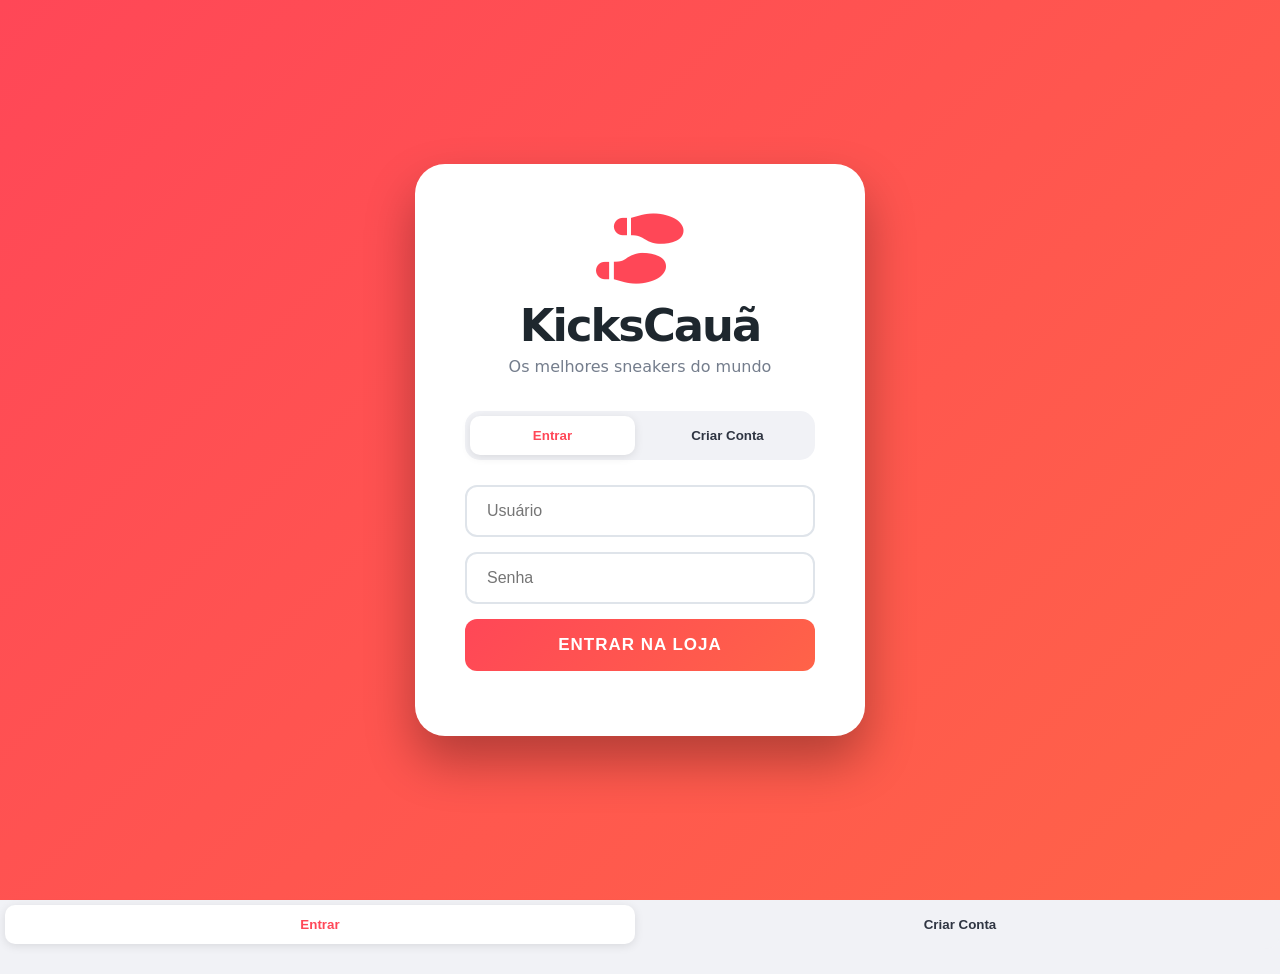
==== commit 0ed9ccbf: "Initial commit: KicksCauã premium sneaker store site with login, cart, admin dashboard" ====
--- a/index.html
+++ b/index.html
@@ -3,694 +3,275 @@
 <head>
     <meta charset="UTF-8">
     <meta name="viewport" content="width=device-width, initial-scale=1.0">
-    <title>Açaí Premium - O Melhor Açaí da Cidade</title>
-    <link rel="preconnect" href="https://fonts.googleapis.com">
-    <link rel="preconnect" href="https://fonts.gstatic.com" crossorigin>
-    <link href="https://fonts.googleapis.com/css2?family=Inter:wght@300;400;500;600;700&family=Poppins:wght@400;500;600;700;800&display=swap" rel="stylesheet">
-    <link rel="stylesheet" href="style.css">
-    <link rel="stylesheet" href="modal.css">
-    <link rel="stylesheet" href="configurator.css">
-    <link rel="stylesheet" href="responsive.css">
-    <link rel="stylesheet" href="https://cdnjs.cloudflare.com/ajax/libs/font-awesome/6.4.0/css/all.min.css">
+    <title>KicksCauã - Loja de Sneakers Premium</title>
+    <link rel="stylesheet" href="css/style.css">
+    <link href="https://cdnjs.cloudflare.com/ajax/libs/font-awesome/6.0.0/css/all.min.css" rel="stylesheet">
 </head>
 <body>
-    <!-- Navigation -->
-    <nav class="navbar">
-        <div class="nav-container">
-            <a href="index.html" class="logo">
-                <i class="fas fa-ice-cream"></i>
-                <span>Açaí Premium</span>
-            </a>
-            <div class="nav-links">
-                <a href="#cardapio">Cardápio</a>
-                <a href="#montar">Montar Açaí</a>
-                <a href="#galeria">Galeria</a>
-                <a href="#depoimentos">Depoimentos</a>
-                <a href="#sobre">Sobre</a>
-                <a href="#contato">Contato</a>
-            </div>
-            <div class="nav-actions">
-                <button class="cart-btn" id="cartBtn">
+    <!-- TELA DE LOGIN -->
+    <div id="auth-screen" class="auth-screen">
+        <div class="auth-box">
+            <div class="brand">
+                <i class="fas fa-shoe-prints"></i>
+                <h1>KicksCauã</h1>
+                <p>Os melhores sneakers do mundo</p>
+            </div>
+            
+            <div class="tabs">
+                <button class="tab-btn active" onclick="showTab('login')">Entrar</button>
+                <button class="tab-btn" onclick="showTab('register')">Criar Conta</button>
+            </div>
+
+            <div id="login-form" class="form-section active">
+                <input type="text" id="login-user" placeholder="Usuário" required>
+                <input type="password" id="login-pass" placeholder="Senha" required>
+                <button onclick="doLogin()" class="btn-main">Entrar na Loja</button>
+                <p id="login-err" class="error"></p>
+            </div>
+
+            <div id="register-form" class="form-section">
+                <input type="text" id="reg-user" placeholder="Nome completo" required>
+                <input type="email" id="reg-email" placeholder="E-mail" required>
+                <input type="password" id="reg-pass" placeholder="Senha" required>
+                <button onclick="doRegister()" class="btn-main">Criar Conta</button>
+                <p id="reg-err" class="error"></p>
+            </div>
+        </div>
+    </div>
+
+    <!-- SITE PRINCIPAL -->
+    <div id="main-store" class="hidden">
+        <!-- Header -->
+        <header class="main-header">
+            <div class="brand-small">
+                <i class="fas fa-shoe-prints"></i>
+                <span>KicksCauã</span>
+            </div>
+            
+            <nav class="main-nav">
+                <a href="#" onclick="filterCategory('all')">Todos</a>
+                <a href="#" onclick="filterCategory('nike')">Nike</a>
+                <a href="#" onclick="filterCategory('adidas')">Adidas</a>
+                <a href="#" onclick="filterCategory('jordan')">Jordan</a>
+                <a href="#" onclick="filterCategory('yeezy')">Yeezy</a>
+            </nav>
+
+            <div class="header-actions">
+                <div class="demand-indicator" title="Demanda atual">
+                    <i class="fas fa-fire"></i>
+                    <span id="demand-counter">1.247</span> pedidos/h
+                </div>
+                <span id="welcome-user"></span>
+                <button onclick="openCart()" class="cart-btn">
+                    <i class="fas fa-shopping-bag"></i>
+                    <span id="cart-badge">0</span>
+                </button>
+                <button onclick="logout()" class="logout-btn"><i class="fas fa-sign-out-alt"></i></button>
+            </div>
+        </header>
+
+        <!-- Admin Bar (só aparece para ADM) -->
+        <div id="admin-bar" class="admin-bar hidden">
+            <div class="admin-wrapper">
+                <span class="admin-title"><i class="fas fa-crown"></i> PAINEL ADMINISTRATIVO</span>
+                <div class="admin-actions">
+                    <button onclick="openAdminPanel()">
+                        <i class="fas fa-chart-line"></i> Ver Estatísticas
+                    </button>
+                    <button onclick="openDeliveries()">
+                        <i class="fas fa-truck"></i> Entregas
+                    </button>
+                    <button onclick="openComments()">
+                        <i class="fas fa-comments"></i> Comentários
+                    </button>
+                </div>
+            </div>
+        </div>
+
+        <!-- Hero -->
+        <section class="hero-sneakers">
+            <div class="hero-content">
+                <h2>Drop Exclusivo</h2>
+                <h1>Air Jordan 1 Retro High</h1>
+                <p>Edição limitada disponível agora</p>
+                <button onclick="scrollToProducts()" class="btn-hero">Ver Coleção</button>
+            </div>
+            <div class="hero-shoe">
+                <img src="https://i.pinimg.com/1200x/46/e9/87/46e9878151f23c277515aa567058345c.jpg" alt="Jordan 1" style="padding: 90px;">
+            </div>
+        </section>
+
+        <!-- Produtos -->
+        <section id="products-area" class="products-container">
+            <div class="section-header">
+                <h2><i class="fas fa-fire-alt"></i> Mais Populares</h2>
+                <div class="search-box">
+                    <input type="text" id="search-sneakers" placeholder="Buscar modelo..." onkeyup="searchSneakers()">
+                    <i class="fas fa-search"></i>
+                </div>
+            </div>
+            
+            <div id="sneakers-grid" class="sneakers-grid"></div>
+            
+            <div id="no-sneakers" class="no-results hidden">
+                <i class="fas fa-search"></i>
+                <p>Modelo não encontrado no estoque.</p>
+            </div>
+        </section>
+
+        <!-- Footer -->
+        <footer class="store-footer">
+            <div class="footer-grid">
+                <div>
+                    <h3>KicksCauã</h3>
+                    <p>Autenticidade garantida em todos os produtos.</p>
+                </div>
+                <div>
+                    <h3>Redes</h3>
+                    <div class="socials">
+                        <a href="#"><i class="fab fa-instagram"></i></a>
+                        <a href="#"><i class="fab fa-tiktok"></i></a>
+                        <a href="#"><i class="fab fa-youtube"></i></a>
+                    </div>
+                </div>
+            </div>
+            <p class="copyright">&copy; 2026 KicksCauã. Todos os direitos reservados.</p>
+        </footer>
+    </div>
+
+    <!-- MODAL ADMIN PAINEL COMPLETO -->
+    <div id="admin-panel-modal" class="modal hidden">
+        <div class="modal-content admin-panel-content">
+            <button onclick="closeAdminPanel()" class="close-x"><i class="fas fa-times"></i></button>
+            
+            <h2><i class="fas fa-crown"></i> Dashboard Administrativo</h2>
+            
+            <div class="stats-grid">
+                <div class="stat-box blue">
                     <i class="fas fa-shopping-cart"></i>
-                    <span class="cart-count" id="cartCount">0</span>
-                </button>
-                <a href="cadastro.html" class="btn-primary">Login</a>
-            </div>
-            <button class="mobile-menu-btn" id="mobileMenuBtn">
-                <i class="fas fa-bars"></i>
-            </button>
-        </div>
-    </nav>
-
-    <!-- Hero Section -->
-    <section class="hero" id="hero">
-        <div class="hero-overlay"></div>
-        <div class="hero-content">
-            <h1 class="hero-title">Açaí <span>Premium</span></h1>
-            <p class="hero-subtitle">O açaí mais saboroso da cidade, fresquinho e feito com carinho para você</p>
-            <div class="hero-buttons">
-                <button class="btn-primary btn-large" onclick="scrollToSection('montar')">
-                    <i class="fas fa-plus"></i> Fazer Pedido
-                </button>
-                <button class="btn-secondary btn-large" onclick="scrollToSection('cardapio')">
-                    <i class="fas fa-utensils"></i> Ver Cardápio
-                </button>
-            </div>
-        </div>
-        <div class="hero-scroll">
-            <span>Role para baixo</span>
-            <i class="fas fa-chevron-down"></i>
-        </div>
-    </section>
-
-    <!-- Cardápio Section -->
-    <section class="menu-section" id="cardapio">
-        <div class="container">
-            <div class="section-header">
-                <h2 class="section-title">Nosso <span>Cardápio</span></h2>
-                <p class="section-subtitle">Deliciosas opções de açaí para todos os gostos</p>
-            </div>
-            
-            <div class="menu-filters">
-                <button class="filter-btn active" data-filter="all">Todos</button>
-                <button class="filter-btn" data-filter="copos">Copos</button>
-                <button class="filter-btn" data-filter="combos">Combos</button>
-                <button class="filter-btn" data-filter="bowls">Bowls</button>
-                <button class="filter-btn" data-filter="bebidas">Bebidas</button>
-                <button class="filter-btn" data-filter="zero">Zero Açúcar</button>
-            </div>
-
-            <div class="menu-grid" id="menuGrid">
-                <!-- Produtos serão inseridos via JavaScript -->
-            </div>
-        </div>
-    </section>
-
-    <!-- Configurador Section -->
-    <section class="configurator-section" id="montar">
-        <div class="container">
-            <div class="section-header">
-                <h2 class="section-title">Monte Seu <span>Açaí</span></h2>
-                <p class="section-subtitle">Personalize do seu jeito, do tamanho às coberturas</p>
-            </div>
-
-            <div class="configurator-wrapper">
-                <!-- Preview do Açaí -->
-                <div class="acai-preview">
-                    <div class="cup-container">
-                        <div class="cup" id="cupPreview">
-                            <div class="cup-content">
-                                <div class="acai-base" id="acaiBase"></div>
-                                <div class="coatings" id="coatingsPreview"></div>
-                            </div>
-                            <div class="cup-top"></div>
-                            <div class="cup-bottom"></div>
-                        </div>
-                        <div class="cup-shadow"></div>
-                    </div>
-                    <div class="preview-info">
-                        <h3 id="previewSize">300ml</h3>
-                        <p id="previewFlavor">Açaí Tradicional</p>
-                    </div>
-                </div>
-
-                <!-- Opções do Configurador -->
-                <div class="configurator-options">
-                    <!-- Tamanhos -->
-                    <div class="option-group">
-                        <h4 class="option-title">Escolha o Tamanho</h4>
-                        <div class="size-options">
-                            <button class="size-btn active" data-size="300" data-price="12">
-                                <span class="size-ml">300ml</span>
-                                <span class="size-price">R$ 12,00</span>
-                            </button>
-                            <button class="size-btn" data-size="500" data-price="18">
-                                <span class="size-ml">500ml</span>
-                                <span class="size-price">R$ 18,00</span>
-                            </button>
-                            <button class="size-btn" data-size="700" data-price="25">
-                                <span class="size-ml">700ml</span>
-                                <span class="size-price">R$ 25,00</span>
-                            </button>
-                        </div>
-                    </div>
-
-                    <!-- Sabores -->
-                    <div class="option-group">
-                        <h4 class="option-title">Escolha o Sabor</h4>
-                        <div class="flavor-options">
-                            <button class="flavor-btn active" data-flavor="tradicional" data-color="#4B0082">
-                                <i class="fas fa-ice-cream"></i>
-                                <span>Tradicional</span>
-                            </button>
-                            <button class="flavor-btn" data-flavor="guarana" data-color="#6B238E">
-                                <i class="fas fa-leaf"></i>
-                                <span>Guaraná</span>
-                            </button>
-                            <button class="flavor-btn" data-flavor="zero" data-color="#8B00FF">
-                                <i class="fas fa-bolt"></i>
-                                <span>Zero</span>
-                            </button>
-                        </div>
-                    </div>
-
-                    <!-- Coberturas - Frutas -->
-                    <div class="option-group">
-                        <h4 class="option-title">
-                            <i class="fas fa-apple-alt"></i> Frutas
-                            <span class="limit-info" id="fruitLimit">0/3</span>
-                        </h4>
-                        <div class="coating-options fruits">
-                            <button class="coating-btn" data-type="fruit" data-name="Banana" data-price="2">
-                                <i class="fas fa-lemon"></i> Banana
-                            </button>
-                            <button class="coating-btn" data-type="fruit" data-name="Morango" data-price="2">
-                                <i class="fas fa-heart"></i> Morango
-                            </button>
-                            <button class="coating-btn" data-type="fruit" data-name="Kiwi" data-price="3">
-                                <i class="fas fa-leaf"></i> Kiwi
-                            </button>
-                            <button class="coating-btn" data-type="fruit" data-name="Abacaxi" data-price="2">
-                                <i class="fas fa-lemon"></i> Abacaxi
-                            </button>
-                            <button class="coating-btn" data-type="fruit" data-name="Uva" data-price="2">
-                                <i class="fas fa-wine-glass"></i> Uva
-                            </button>
-                            <button class="coating-btn" data-type="fruit" data-name="Manga" data-price="2">
-                                <i class="fas fa-sun"></i> Manga
-                            </button>
-                        </div>
-                    </div>
-
-                    <!-- Coberturas - Granolas -->
-                    <div class="option-group">
-                        <h4 class="option-title">
-                            <i class="fas fa-cookie"></i> Granolas
-                            <span class="limit-info" id="granolaLimit">0/2</span>
-                        </h4>
-                        <div class="coating-options granolas">
-                            <button class="coating-btn" data-type="granola" data-name="Tradicional" data-price="3">
-                                <i class="fas fa-bars"></i> Tradicional
-                            </button>
-                            <button class="coating-btn" data-type="granola" data-name="Crocante" data-price="4">
-                                <i class="fas fa-bread-slice"></i> Crocante
-                            </button>
-                            <button class="coating-btn" data-type="granola" data-name="Leite em Pó" data-price="3">
-                                <i class="fas fa-glass-whiskey"></i> Leite em Pó
-                            </button>
-                        </div>
-                    </div>
-
-                    <!-- Coberturas - Caldas -->
-                    <div class="option-group">
-                        <h4 class="option-title">
-                            <i class="fas fa-tint"></i> Caldas
-                            <span class="limit-info" id="syrupLimit">0/2</span>
-                        </h4>
-                        <div class="coating-options syrups">
-                            <button class="coating-btn" data-type="syrup" data-name="Leite Condensado" data-price="3">
-                                <i class="fas fa-blender"></i> Leite Condensado
-                            </button>
-                            <button class="coating-btn" data-type="syrup" data-name="Chocolate" data-price="3">
-                                <i class="fas fa-coffee"></i> Chocolate
-                            </button>
-                            <button class="coating-btn" data-type="syrup" data-name="Morango" data-price="3">
-                                <i class="fas fa-heart"></i> Morango
-                            </button>
-                            <button class="coating-btn" data-type="syrup" data-name="Caramelo" data-price="3">
-                                <i class="fas fa-fire"></i> Caramelo
-                            </button>
-                        </div>
-                    </div>
-
-                    <!-- Coberturas - Complementos -->
-                    <div class="option-group">
-                        <h4 class="option-title">
-                            <i class="fas fa-plus-circle"></i> Complementos
-                            <span class="limit-info" id="complementLimit">0/4</span>
-                        </h4>
-                        <div class="coating-options complements">
-                            <button class="coating-btn" data-type="complement" data-name="Paçoca" data-price="2">
-                                <i class="fas fa-cookie"></i> Paçoca
-                            </button>
-                            <button class="coating-btn" data-type="complement" data-name="Farinha Láctea" data-price="3">
-                                <i class="fas fa-snowflake"></i> Farinha Láctea
-                            </button>
-                            <button class="coating-btn" data-type="complement" data-name="Coco Ralado" data-price="2">
-                                <i class="fas fa-dot-circle"></i> Coco Ralado
-                            </button>
-                            <button class="coating-btn" data-type="complement" data-name="Chocoball" data-price="3">
-                                <i class="fas fa-circle"></i> Chocoball
-                            </button>
-                            <button class="coating-btn" data-type="complement" data-name="Nutella" data-price="5">
-                                <i class="fas fa-hazel-nut"></i> Nutella
-                            </button>
-                            <button class="coating-btn" data-type="complement" data-name="Amendoim" data-price="2">
-                                <i class="fas fa-peanut"></i> Amendoim
-                            </button>
-                        </div>
-                    </div>
-                </div>
-
-                <!-- Resumo e Adicionar ao Carrinho -->
-                <div class="configurator-summary">
-                    <div class="summary-header">
-                        <h3>Seu Açaí</h3>
-                        <div class="total-price">
-                            <span class="price-label">Total:</span>
-                            <span class="price-value" id="totalPrice">R$ 12,00</span>
-                        </div>
-                    </div>
-                    <div class="summary-details">
-                        <div class="summary-item">
-                            <span>Tamanho:</span>
-                            <span id="summarySize">300ml</span>
-                        </div>
-                        <div class="summary-item">
-                            <span>Sabor:</span>
-                            <span id="summaryFlavor">Tradicional</span>
-                        </div>
-                        <div class="summary-coatings" id="summaryCoatings">
-                            <span>Coberturas:</span>
-                            <div class="coatings-list" id="coatingsList"></div>
-                        </div>
-                    </div>
-                    <button class="btn-primary btn-add-cart" id="addToCartBtn">
-                        <i class="fas fa-shopping-cart"></i> Adicionar ao Carrinho
-                    </button>
-                </div>
-            </div>
-        </div>
-    </section>
-
-    <!-- Galeria Section -->
-    <section class="gallery-section" id="galeria">
-        <div class="container">
-            <div class="section-header">
-                <h2 class="section-title">Nossa <span>Galeria</span></h2>
-                <p class="section-subtitle">Algumas fotos dos nossos açaís mais pedidos</p>
-            </div>
-            <div class="gallery-grid">
-                <div class="gallery-item gallery-item-1">
-                    <img src="https://i.pinimg.com/1200x/3a/0a/9a/3a0a9a5fd33e7885cc4a1d505ae41818.jpg" alt="Açaí Premium">
-                    <div class="gallery-overlay">
-                        <i class="fas fa-ice-cream"></i>
-                    </div>
-                </div>
-                <div class="gallery-item gallery-item-2">
-                    <img src="https://i.pinimg.com/736x/c6/4d/e0/c64de099c26da30db2ef3d52676650da.jpg" alt="Açaí com Frutas">
-                    <div class="gallery-overlay">
-                        <i class="fas fa-apple-alt"></i>
-                    </div>
-                </div>
-                <div class="gallery-item gallery-item-3">
-                    <img src="https://i.pinimg.com/1200x/b3/e0/a5/b3e0a5678eccd90997a85adb6bbcbbfc.jpg" alt="Açaí na Tigela">
-                    <div class="gallery-overlay">
-                        <i class="fas fa-bowl-food"></i>
-                    </div>
-                </div>
-                <div class="gallery-item gallery-item-4">
-                    <img src="https://images.unsplash.com/photo-1563805042-7684c019e1cb?w=400&h=400&fit=crop" alt="Açaí com Nutella">
-                    <img src="" alt="Açaí com Nutella">
-                    <div class="gallery-overlay">
-                        <i class="fas fa-chocolate"></i>
-                    </div>
-                </div>
-                <div class="gallery-item gallery-item-5">
-                    <img src="https://encrypted-tbn0.gstatic.com/images?q=tbn:ANd9GcS_p2PWOMpNDMDo-363S-Kc64RPyZF_PjWgug&s" alt="Açaí com Granola">
-                    <div class="gallery-overlay">
-                        <i class="fas fa-cookie"></i>
-                    </div>
-                </div>
-                <div class="gallery-item gallery-item-6">
-                    <img src="https://images.unsplash.com/photo-1577805947697-89e18249d767?w=400&h=400&fit=crop" alt="Smoothie de Açaí">
-                    <div class="gallery-overlay">
-                        <i class="fas fa-blender"></i>
-                    </div>
-                </div>
-            </div>
-        </div>
-    </section>
-
-    <!-- Depoimentos Section -->
-    <section class="testimonials-section" id="depoimentos">
-        <div class="container">
-            <div class="section-header">
-                <h2 class="section-title">O que dizem <span>Nossos Clientes</span></h2>
-                <p class="section-subtitle">A satisfação dos nossos clientes é o nosso maior prêmio</p>
-            </div>
-            <div class="testimonials-grid">
-                <div class="testimonial-card">
-                    <div class="testimonial-stars">
-                        <i class="fas fa-star"></i>
-                        <i class="fas fa-star"></i>
-                        <i class="fas fa-star"></i>
-                        <i class="fas fa-star"></i>
-                        <i class="fas fa-star"></i>
-                    </div>
-                    <p class="testimonial-text">"O melhor açaí que já provei! A cobertura de Nutella é divine e o atendimento é excelente!"</p>
-                    <div class="testimonial-author">
-                        <div class="author-avatar">M</div>
-                        <div class="author-info">
-                            <h4>Mariana Silva</h4>
-                            <span>Cliente fiel há 2 anos</span>
-                        </div>
-                    </div>
-                </div>
-                <div class="testimonial-card">
-                    <div class="testimonial-stars">
-                        <i class="fas fa-star"></i>
-                        <i class="fas fa-star"></i>
-                        <i class="fas fa-star"></i>
-                        <i class="fas fa-star"></i>
-                        <i class="fas fa-star"></i>
-                    </div>
-                    <p class="testimonial-text">"Adoro montar meu próprio açaí! O configurador é super fácil de usar e sempre fica perfeito."</p>
-                    <div class="testimonial-author">
-                        <div class="author-avatar">J</div>
-                        <div class="author-info">
-                            <h4>João Pedro</h4>
-                            <span>Cliente há 1 ano</span>
-                        </div>
-                    </div>
-                </div>
-                <div class="testimonial-card">
-                    <div class="testimonial-stars">
-                        <i class="fas fa-star"></i>
-                        <i class="fas fa-star"></i>
-                        <i class="fas fa-star"></i>
-                        <i class="fas fa-star"></i>
-                        <i class="fas fa-star"></i>
-                    </div>
-                    <p class="testimonial-text">"A opção zero açúcar é uma benção! Consumo todos os dias sem culpa. Delícia pura!"</p>
-                    <div class="testimonial-author">
-                        <div class="author-avatar">C</div>
-                        <div class="author-info">
-                            <h4>Carolina Santos</h4>
-                            <span>Cliente fitness</span>
-                        </div>
-                    </div>
-                </div>
-            </div>
-        </div>
-    </section>
-
-    <!-- Sobre Section -->
-    <section class="about-section" id="sobre">
-        <div class="container">
-            <div class="about-grid">
-                <div class="about-content">
-                    <div class="section-header section-header-left">
-                        <h2 class="section-title">Sobre o <span>Açaí Premium</span></h2>
-                        <p class="section-subtitle">Uma história de sabor e qualidade</p>
-                    </div>
-                    <p class="about-text">
-                        Há mais de 10 anos, levamos o melhor açaí da região até você. 
-                        Tudo começa com a seleção rigorosa dos melhores frutos da Amazônia, 
-                        processados de forma artesanal para manter todo o sabor e nutrientes.
-                    </p>
-                    <p class="about-text">
-                        Nosso compromisso é com a qualidade: usamos apenas ingredientes naturais, 
-                        frutas frescas e coberturas premium. Cada açaí é preparado com carinho 
-                        para garantir a melhor experiência possível.
-                    </p>
-                    <div class="about-features">
-                        <div class="feature-item">
-                            <i class="fas fa-leaf"></i>
-                            <span>100% Natural</span>
-                        </div>
-                        <div class="feature-item">
-                            <i class="fas fa-heart"></i>
-                            <span>Feito com Amor</span>
-                        </div>
-                        <div class="feature-item">
-                            <i class="fas fa-award"></i>
-                            <span>Qualidade Premium</span>
-                        </div>
-                        <div class="feature-item">
-                            <i class="fas fa-truck"></i>
-                            <span>Entrega Rápida</span>
-                        </div>
-                    </div>
-                    <a href="sobre.html" class="btn-secondary">
-                        <i class="fas fa-arrow-right"></i>Saiba Mais
-                    </a>
-                </div>
-                <div class="about-image">
-                    <img src="https://images.unsplash.com/photo-1563805042-7684c019e1cb?w=600&h=600&fit=crop" alt="Açaí Premium">
-                    <div class="about-image-accent"></div>
-                </div>
-            </div>
-        </div>
-    </section>
-
-    <!-- Contato Section -->
-    <section class="contact-section" id="contato">
-        <div class="container">
-            <div class="section-header">
-                <h2 class="section-title">Fale <span>Conosco</span></h2>
-                <p class="section-subtitle">Estamos prontos para atender você</p>
-            </div>
-            <div class="contact-grid">
-                <div class="contact-info">
-                    <div class="contact-item">
-                        <div class="contact-icon">
-                            <i class="fas fa-map-marker-alt"></i>
-                        </div>
-                        <div class="contact-details">
-                            <h4>Endereço</h4>
-                            <p>Rua do Açaí, 123 - Centro<br>São Paulo - SP</p>
-                        </div>
-                    </div>
-                    <div class="contact-item">
-                        <div class="contact-icon">
-                            <i class="fas fa-phone-alt"></i>
-                        </div>
-                        <div class="contact-details">
-                            <h4>Telefone</h4>
-                            <p>(11) 99999-9999</p>
-                        </div>
-                    </div>
-                    <div class="contact-item">
-                        <div class="contact-icon">
-                            <i class="fas fa-clock"></i>
-                        </div>
-                        <div class="contact-details">
-                            <h4>Horários</h4>
-                            <p>Seg a Sáb: 10h às 22h<br>Dom: 12h às 20h</p>
-                        </div>
-                    </div>
-                    <div class="contact-item">
-                        <div class="contact-icon">
-                            <i class="fab fa-whatsapp"></i>
-                        </div>
-                        <div class="contact-details">
-                            <h4>WhatsApp</h4>
-                            <p>(11) 99999-9999</p>
-                            <a href="https://wa.me/5511999999999" class="btn-whatsapp">
-                                <i class="fab fa-whatsapp"></i> Enviar Mensagem
-                            </a>
-                        </div>
-                    </div>
-                </div>
-                <div class="contact-map">
-                    <iframe 
-                        src="https://www.google.com/maps/embed?pb=!1m18!1m12!1m3!1d3657.098472397218!2d-46.65418842484056!3d-23.5623013787981!2m3!1f0!2f0!3f0!3m2!1i1024!2i768!4f13.1!3m3!1m2!1s0x94ce59c8e6933f0d%3A0x3a3a3a3a3a3a3a3a!2sRua%20Paulista%2C%20S%C3%A3o%20Paulo%20-%20SP!5e0!3m2!1spt-BR!2sbr!4v1700000000000!5m2!1spt-BR!2sbr" 
-                        width="100%" 
-                        height="400" 
-                        style="border:0;" 
-                        allowfullscreen="" 
-                        loading="lazy">
-                    </iframe>
-                </div>
-            </div>
-        </div>
-    </section>
-
-    <!-- Footer -->
-    <footer class="footer">
-        <div class="container">
-            <div class="footer-grid">
-                <div class="footer-brand">
-                    <a href="index.html" class="logo">
-                        <i class="fas fa-ice-cream"></i>
-                        <span>Açaí Premium</span>
-                    </a>
-                    <p>O melhor açaí da cidade, feito com carinho e ingredientes selecionados.</p>
-                    <div class="social-links">
-                        <a href="#"><i class="fab fa-instagram"></i></a>
-                        <a href="#"><i class="fab fa-facebook-f"></i></a>
-                        <a href="#"><i class="fab fa-twitter"></i></a>
-                        <a href="#"><i class="fab fa-tiktok"></i></a>
-                    </div>
-                </div>
-                <div class="footer-links">
-                    <h4>Links Rápidos</h4>
-                    <ul>
-                        <li><a href="#cardapio">Cardápio</a></li>
-                        <li><a href="#montar">Montar Açaí</a></li>
-                        <li><a href="#galeria">Galeria</a></li>
-                        <li><a href="#sobre">Sobre Nós</a></li>
-                        <li><a href="#contato">Contato</a></li>
-                    </ul>
-                </div>
-                <div class="footer-links">
-                    <h4>Horário de Funcionamento</h4>
-                    <ul>
-                        <li>Segunda a Sábado: 10h às 22h</li>
-                        <li>Domingo: 12h às 20h</li>
-                        <li>Feriados: Consulte</li>
-                    </ul>
-                </div>
-                <div class="footer-newsletter">
-                    <h4>Receba Nossas Ofertas</h4>
-                    <p>Cadastre-se e receba promoções exclusivas!</p>
-                    <form class="newsletter-form" onsubmit="return false;">
-                        <input type="email" placeholder="Seu melhor e-mail">
-                        <button type="submit"><i class="fas fa-paper-plane"></i></button>
-                    </form>
-                </div>
-            </div>
-            <div class="footer-bottom">
-                <p>&copy; 2024 Açaí Premium. Todos os direitos reservados.</p>
-            </div>
-        </div>
-    </footer>
-
-    <!-- Modal de Cadastro -->
-    <div class="modal-overlay" id="registerModal">
-        <div class="modal-container">
-            <button class="modal-close" id="modalClose">
-                <i class="fas fa-times"></i>
-            </button>
-            <div class="modal-header">
-                <h3>Finalizar Pedido</h3>
-                <p>Preencha seus dados para continuar</p>
-            </div>
-            <div class="modal-tabs">
-                <button class="modal-tab active" data-tab="register">
-                    <i class="fas fa-user-plus"></i> Criar Conta
-                </button>
-                <button class="modal-tab" data-tab="login">
-                    <i class="fas fa-sign-in-alt"></i> Já Tenho Cadastro
-                </button>
-            </div>
-            <form class="modal-form" id="registerForm">
-                <!-- Informações do Produto -->
-                <div class="product-info">
-                    <div class="product-badge">
-                        <i class="fas fa-ice-cream"></i>
-                        <span id="modalProductName">Açaí 300ml</span>
-                    </div>
-                    <div class="product-details" id="modalProductDetails">
-                        <!-- Detalhes do produto serão inseridos via JS -->
-                    </div>
-                </div>
-
-                <!-- Campos do Formulário -->
-                <div class="form-row">
-                    <div class="form-group">
-                        <label for="nome">Nome Completo *</label>
-                        <input type="text" id="nome" name="nome" required>
-                        <span class="error-message" id="nomeError"></span>
-                    </div>
-                </div>
-                <div class="form-row">
-                    <div class="form-group">
-                        <label for="email">E-mail *</label>
-                        <input type="email" id="email" name="email" required>
-                        <span class="error-message" id="emailError"></span>
-                    </div>
-                    <div class="form-group">
-                        <label for="telefone">Telefone *</label>
-                        <input type="tel" id="telefone" name="telefone" required>
-                        <span class="error-message" id="telefoneError"></span>
-                    </div>
-                </div>
-                <div class="form-row">
-                    <div class="form-group">
-                        <label for="cpf">CPF *</label>
-                        <input type="text" id="cpf" name="cpf" required>
-                        <span class="error-message" id="cpfError"></span>
-                    </div>
-                </div>
-                <div class="form-row">
-                    <div class="form-group">
-                        <label for="cep">CEP *</label>
-                        <input type="text" id="cep" name="cep" required>
-                        <span class="error-message" id="cepError"></span>
-                    </div>
-                    <div class="form-group">
-                        <label for="endereco">Endereço *</label>
-                        <input type="text" id="endereco" name="endereco" required>
-                    </div>
-                </div>
-                <div class="form-row">
-                    <div class="form-group">
-                        <label for="numero">Número *</label>
-                        <input type="text" id="numero" name="numero" required>
-                    </div>
-                    <div class="form-group">
-                        <label for="complemento">Complemento</label>
-                        <input type="text" id="complemento" name="complemento">
-                    </div>
-                </div>
-                <div class="form-row">
-                    <div class="form-group">
-                        <label for="bairro">Bairro *</label>
-                        <input type="text" id="bairro" name="bairro" required>
-                    </div>
-                </div>
-                <div class="form-row" id="passwordField">
-                    <div class="form-group">
-                        <label for="senha">Senha *</label>
-                        <input type="password" id="senha" name="senha" required>
-                        <span class="error-message" id="senhaError"></span>
-                    </div>
-                    <div class="form-group">
-                        <label for="confirmarSenha">Confirmar Senha *</label>
-                        <input type="password" id="confirmarSenha" name="confirmarSenha" required>
-                        <span class="error-message" id="confirmarSenhaError"></span>
-                    </div>
-                </div>
-                <div class="form-actions">
-                    <button type="submit" class="btn-primary btn-full">
-                        <i class="fas fa-check"></i> Confirmar Pedido
-                    </button>
-                </div>
-            </form>
-        </div>
-    </div>
-
-    <!-- Carrinho Slide -->
-    <div class="cart-sidebar" id="cartSidebar">
-        <div class="cart-header">
-            <h3><i class="fas fa-shopping-cart"></i> Seu Carrinho</h3>
-            <button class="cart-close" id="cartClose">
-                <i class="fas fa-times"></i>
-            </button>
-        </div>
-        <div class="cart-items" id="cartItems">
-            <!-- Itens do carrinho -->
-        </div>
-        <div class="cart-footer">
-            <div class="cart-total">
-                <span>Total:</span>
-                <span id="cartTotal">R$ 0,00</span>
-            </div>
-            <button class="btn-primary btn-full" id="checkoutBtn">
-                <i class="fas fa-credit-card"></i> Finalizar Pedido
-            </button>
-        </div>
-    </div>
-
-    <!-- Scripts -->
-    <script src="https://cdnjs.cloudflare.com/ajax/libs/gsap/3.12.2/gsap.min.js"></script>
-    <script src="main.js"></script>
-    <script src="modal.js"></script>
-    <script src="configurator.js"></script>
-    <script src="validation.js"></script>
-    <script src="cart.js"></script>
+                    <h3>Total Vendas</h3>
+                    <p id="stat-sales">R$ 0,00</p>
+                </div>
+                <div class="stat-box green">
+                    <i class="fas fa-truck"></i>
+                    <h3>Entregas Hoje</h3>
+                    <p id="stat-deliveries">0</p>
+                </div>
+                <div class="stat-box orange">
+                    <i class="fas fa-chart-line"></i>
+                    <h3>Investimento</h3>
+                    <p id="stat-investment">R$ 0,00</p>
+                </div>
+                <div class="stat-box purple">
+                    <i class="fas fa-star"></i>
+                    <h3>Avaliação Média</h3>
+                    <p id="stat-rating">0.0</p>
+                </div>
+            </div>
+
+            <div class="admin-tabs">
+                <button class="admin-tab active" onclick="switchAdminTab('demand')">Demanda em Tempo Real</button>
+                <button class="admin-tab" onclick="switchAdminTab('deliveries')">Entregas</button>
+                <button class="admin-tab" onclick="switchAdminTab('comments')">Comentários</button>
+                <button class="admin-tab" onclick="switchAdminTab('investment')">Investimentos</button>
+            </div>
+
+            <div id="tab-demand" class="admin-tab-content active">
+                <h3>Demanda Automática</h3>
+                <div class="demand-display">
+                    <div class="demand-number" id="live-demand">1.247</div>
+                    <div class="demand-label">pedidos por hora</div>
+                </div>
+                <div class="demand-chart">
+                    <div class="chart-bar" style="height: 40%"></div>
+                    <div class="chart-bar" style="height: 55%"></div>
+                    <div class="chart-bar" style="height: 45%"></div>
+                    <div class="chart-bar" style="height: 70%"></div>
+                    <div class="chart-bar" style="height: 85%" id="current-bar"></div>
+                </div>
+                <p class="demand-info"><i class="fas fa-info-circle"></i> A demanda aumenta automaticamente simulando pedidos reais</p>
+            </div>
+
+            <div id="tab-deliveries" class="admin-tab-content">
+                <h3>Status das Entregas</h3>
+                <div id="deliveries-list" class="list-content"></div>
+            </div>
+
+            <div id="tab-comments" class="admin-tab-content">
+                <h3>Últimos Comentários</h3>
+                <div id="comments-list" class="list-content"></div>
+            </div>
+
+            <div id="tab-investment" class="admin-tab-content">
+                <h3>Análise de Investimentos</h3>
+                <div class="investment-cards">
+                    <div class="inv-card">
+                        <h4>Marketing</h4>
+                        <p>R$ 45.000,00</p>
+                        <span class="positive">+12%</span>
+                    </div>
+                    <div class="inv-card">
+                        <h4>Estoque</h4>
+                        <p>R$ 280.000,00</p>
+                        <span class="positive">+8%</span>
+                    </div>
+                    <div class="inv-card">
+                        <h4>Logística</h4>
+                        <p>R$ 35.000,00</p>
+                        <span class="negative">-3%</span>
+                    </div>
+                </div>
+            </div>
+        </div>
+    </div>
+
+    <!-- MODAL CARRINHO -->
+    <div id="cart-modal" class="modal hidden">
+        <div class="modal-content cart-box">
+            <button onclick="closeCart()" class="close-x"><i class="fas fa-times"></i></button>
+            <h2><i class="fas fa-shopping-bag"></i> Seu Carrinho</h2>
+            <div id="cart-items-list"></div>
+            <div class="cart-footer">
+                <h3>Total: <span id="cart-total-price">R$ 0,00</span></h3>
+                <button onclick="finishOrder()" class="btn-main">Finalizar Pedido</button>
+            </div>
+        </div>
+    </div>
+
+    <!-- MODAL PRODUTO -->
+    <div id="product-modal" class="modal hidden">
+        <div class="modal-content product-box">
+            <button onclick="closeProductModal()" class="close-x"><i class="fas fa-times"></i></button>
+            <div id="product-detail-content"></div>
+        </div>
+    </div>
+
+    <script src="js/app.js"></script>
 </body>
-</html>
-
+</html><div class="tabs">
+    <button class="tab-btn active" data-tab="login">Entrar</button>
+    <button class="tab-btn" data-tab="register">Criar Conta</button>
+</div><!-- TELA DE CARREGAMENTO -->
+<div id="loading-screen" class="loading-screen hidden">
+    <div class="loading-content">
+        <div class="loading-logo">
+            <i class="fas fa-shoe-prints"></i>
+            <h1>KicksCauã</h1>
+        </div>
+        
+        <div class="loading-spinner">
+            <div class="spinner-circle"></div>
+            <div class="spinner-circle"></div>
+            <div class="spinner-circle"></div>
+        </div>
+        
+        <div class="loading-text" id="loading-text">Inicializando...</div>
+        
+        <div class="loading-progress">
+            <div class="progress-bar" id="progress-bar"></div>
+        </div>
+        
+        <div class="loading-percentage" id="loading-percentage">0%</div>
+    </div>
+</div>
+
--- a/css/style.css
+++ b/css/style.css
@@ -0,0 +1,1239 @@
+* {
+    margin: 0;
+    padding: 0;
+    box-sizing: border-box;
+}
+
+:root {
+    --primary: #ff4757;
+    --secondary: #2f3542;
+    --accent: #ffa502;
+    --success: #2ed573;
+    --dark: #1e272e;
+    --light: #f1f2f6;
+    --gradient: linear-gradient(135deg, #ff4757 0%, #ff6348 100%);
+}
+
+body {
+    font-family: 'Segoe UI', system-ui, sans-serif;
+    background: var(--light);
+    color: var(--dark);
+}
+
+.hidden {
+    display: none !important;
+}
+
+/* AUTH SCREEN */
+.auth-screen {
+    min-height: 100vh;
+    background: var(--gradient);
+    display: flex;
+    align-items: center;
+    justify-content: center;
+    padding: 20px;
+}
+
+.auth-box {
+    background: white;
+    padding: 50px;
+    border-radius: 30px;
+    width: 100%;
+    max-width: 450px;
+    box-shadow: 0 25px 50px rgba(0,0,0,0.3);
+    animation: slideUp 0.6s ease;
+}
+
+@keyframes slideUp {
+    from { opacity: 0; transform: translateY(40px); }
+    to { opacity: 1; transform: translateY(0); }
+}
+
+.brand {
+    text-align: center;
+    margin-bottom: 35px;
+}
+
+.brand i {
+    font-size: 70px;
+    color: var(--primary);
+    margin-bottom: 15px;
+    display: block;
+}
+
+.brand h1 {
+    font-size: 2.8em;
+    font-weight: 800;
+    color: var(--dark);
+    letter-spacing: -2px;
+}
+
+.brand p {
+    color: #747d8c;
+    margin-top: 5px;
+}
+
+.tabs {
+    display: flex;
+    gap: 10px;
+    margin-bottom: 25px;
+    background: #f1f2f6;
+    padding: 5px;
+    border-radius: 15px;
+}
+
+.tab-btn {
+    flex: 1;
+    padding: 12px;
+    border: none;
+    background: transparent;
+    color: var(--secondary);
+    font-weight: 600;
+    border-radius: 10px;
+    cursor: pointer;
+    transition: all 0.3s;
+}
+
+.tab-btn.active {
+    background: white;
+    color: var(--primary);
+    box-shadow: 0 2px 10px rgba(0,0,0,0.1);
+}
+
+.form-section {
+    display: none;
+}
+
+.form-section.active {
+    display: block;
+    animation: fadeIn 0.4s ease;
+}
+
+@keyframes fadeIn {
+    from { opacity: 0; }
+    to { opacity: 1; }
+}
+
+.form-section input {
+    width: 100%;
+    padding: 15px 20px;
+    margin-bottom: 15px;
+    border: 2px solid #dfe4ea;
+    border-radius: 12px;
+    font-size: 16px;
+    transition: all 0.3s;
+}
+
+.form-section input:focus {
+    outline: none;
+    border-color: var(--primary);
+}
+
+.btn-main {
+    width: 100%;
+    padding: 16px;
+    background: var(--gradient);
+    color: white;
+    border: none;
+    border-radius: 12px;
+    font-size: 17px;
+    font-weight: 700;
+    cursor: pointer;
+    transition: all 0.3s;
+    text-transform: uppercase;
+    letter-spacing: 1px;
+}
+
+.btn-main:hover {
+    transform: translateY(-3px);
+    box-shadow: 0 10px 25px rgba(255, 71, 87, 0.4);
+}
+
+.error {
+    color: var(--primary);
+    text-align: center;
+    margin-top: 15px;
+    font-size: 14px;
+    font-weight: 500;
+}
+
+/* MAIN STORE */
+.main-header {
+    background: white;
+    padding: 15px 5%;
+    display: flex;
+    justify-content: space-between;
+    align-items: center;
+    position: sticky;
+    top: 0;
+    z-index: 100;
+    box-shadow: 0 2px 20px rgba(0,0,0,0.08);
+}
+
+.brand-small {
+    display: flex;
+    align-items: center;
+    gap: 12px;
+    font-size: 1.6em;
+    font-weight: 800;
+    color: var(--primary);
+}
+
+.brand-small i {
+    font-size: 1.2em;
+}
+
+.main-nav {
+    display: flex;
+    gap: 30px;
+}
+
+.main-nav a {
+    text-decoration: none;
+    color: var(--secondary);
+    font-weight: 600;
+    transition: color 0.3s;
+    position: relative;
+}
+
+.main-nav a:hover {
+    color: var(--primary);
+}
+
+.main-nav a::after {
+    content: '';
+    position: absolute;
+    bottom: -5px;
+    left: 0;
+    width: 0;
+    height: 3px;
+    background: var(--primary);
+    transition: width 0.3s;
+}
+
+.main-nav a:hover::after {
+    width: 100%;
+}
+
+.header-actions {
+    display: flex;
+    align-items: center;
+    gap: 20px;
+}
+
+.demand-indicator {
+    background: #fff3cd;
+    color: #856404;
+    padding: 8px 15px;
+    border-radius: 20px;
+    font-size: 0.9em;
+    font-weight: 600;
+    display: flex;
+    align-items: center;
+    gap: 8px;
+    animation: pulse 2s infinite;
+}
+
+@keyframes pulse {
+    0%, 100% { transform: scale(1); }
+    50% { transform: scale(1.05); }
+}
+
+.demand-indicator i {
+    color: var(--primary);
+}
+
+#welcome-user {
+    font-weight: 600;
+    color: var(--secondary);
+}
+
+.cart-btn {
+    position: relative;
+    background: var(--gradient);
+    color: white;
+    border: none;
+    width: 45px;
+    height: 45px;
+    border-radius: 50%;
+    cursor: pointer;
+    font-size: 1.2em;
+    transition: transform 0.3s;
+}
+
+.cart-btn:hover {
+    transform: scale(1.1);
+}
+
+#cart-badge {
+    position: absolute;
+    top: -5px;
+    right: -5px;
+    background: var(--dark);
+    color: white;
+    font-size: 11px;
+    width: 20px;
+    height: 20px;
+    border-radius: 50%;
+    display: flex;
+    align-items: center;
+    justify-content: center;
+    font-weight: bold;
+}
+
+.logout-btn {
+    background: none;
+    border: none;
+    color: #747d8c;
+    font-size: 1.3em;
+    cursor: pointer;
+    transition: color 0.3s;
+}
+
+.logout-btn:hover {
+    color: var(--primary);
+}
+
+/* ADMIN BAR */
+.admin-bar {
+    background: var(--dark);
+    color: white;
+    padding: 12px 5%;
+}
+
+.admin-wrapper {
+    display: flex;
+    justify-content: space-between;
+    align-items: center;
+    max-width: 1400px;
+    margin: 0 auto;
+}
+
+.admin-title {
+    font-weight: 700;
+    display: flex;
+    align-items: center;
+    gap: 10px;
+    color: var(--accent);
+}
+
+.admin-actions {
+    display: flex;
+    gap: 15px;
+}
+
+.admin-actions button {
+    background: rgba(255,255,255,0.1);
+    border: 1px solid rgba(255,255,255,0.2);
+    color: white;
+    padding: 8px 20px;
+    border-radius: 20px;
+    cursor: pointer;
+    transition: all 0.3s;
+    display: flex;
+    align-items: center;
+    gap: 8px;
+}
+
+.admin-actions button:hover {
+    background: var(--primary);
+    border-color: var(--primary);
+}
+
+/* HERO */
+.hero-sneakers {
+    background: linear-gradient(135deg, #1e272e 0%, #2f3542 100%);
+    min-height: 600px;
+    display: grid;
+    grid-template-columns: 1fr 1fr;
+    align-items: center;
+    padding: 0 10%;
+    position: relative;
+    overflow: hidden;
+}
+
+.hero-sneakers::before {
+    content: '';
+    position: absolute;
+    width: 600px;
+    height: 600px;
+    background: var(--primary);
+    border-radius: 50%;
+    filter: blur(100px);
+    opacity: 0.3;
+    top: -200px;
+    right: -200px;
+}
+
+.hero-content {
+    position: relative;
+    z-index: 1;
+    color: white;
+}
+
+.hero-content h2 {
+    color: var(--accent);
+    font-size: 1.2em;
+    text-transform: uppercase;
+    letter-spacing: 3px;
+    margin-bottom: 15px;
+}
+
+.hero-content h1 {
+    font-size: 4em;
+    font-weight: 800;
+    line-height: 1.1;
+    margin-bottom: 20px;
+}
+
+.hero-content p {
+    font-size: 1.2em;
+    color: #b2bec3;
+    margin-bottom: 30px;
+}
+
+.btn-hero {
+    padding: 18px 40px;
+    background: var(--gradient);
+    color: white;
+    border: none;
+    border-radius: 30px;
+    font-size: 1.1em;
+    font-weight: 700;
+    cursor: pointer;
+    transition: all 0.3s;
+}
+
+.btn-hero:hover {
+    transform: translateY(-3px);
+    box-shadow: 0 15px 30px rgba(255, 71, 87, 0.4);
+}
+
+.hero-shoe {
+    display: flex;
+    justify-content: center;
+    align-items: center;
+    position: relative;
+    z-index: 1;
+}
+
+.hero-shoe img {
+    max-width: 100%;
+    filter: drop-shadow(0 30px 40px rgba(0,0,0,0.5));
+    animation: float 3s ease-in-out infinite;
+}
+
+@keyframes float {
+    0%, 100% { transform: translateY(0) rotate(-5deg); }
+    50% { transform: translateY(-20px) rotate(-5deg); }
+}
+
+/* PRODUCTS */
+.products-container {
+    max-width: 1400px;
+    margin: 0 auto;
+    padding: 60px 5%;
+}
+
+.section-header {
+    display: flex;
+    justify-content: space-between;
+    align-items: center;
+    margin-bottom: 40px;
+}
+
+.section-header h2 {
+    font-size: 2em;
+    display: flex;
+    align-items: center;
+    gap: 12px;
+}
+
+.section-header h2 i {
+    color: var(--primary);
+}
+
+.search-box {
+    position: relative;
+    width: 300px;
+}
+
+.search-box input {
+    width: 100%;
+    padding: 12px 45px 12px 20px;
+    border: 2px solid #dfe4ea;
+    border-radius: 25px;
+    font-size: 15px;
+    transition: all 0.3s;
+}
+
+.search-box input:focus {
+    outline: none;
+    border-color: var(--primary);
+}
+
+.search-box i {
+    position: absolute;
+    right: 18px;
+    top: 50%;
+    transform: translateY(-50%);
+    color: #747d8c;
+}
+
+.sneakers-grid {
+    display: grid;
+    grid-template-columns: repeat(auto-fill, minmax(280px, 1fr));
+    gap: 30px;
+}
+
+.sneaker-card {
+    background: white;
+    border-radius: 20px;
+    overflow: hidden;
+    box-shadow: 0 5px 20px rgba(0,0,0,0.08);
+    transition: all 0.3s;
+    cursor: pointer;
+}
+
+.sneaker-card:hover {
+    transform: translateY(-10px);
+    box-shadow: 0 20px 40px rgba(0,0,0,0.15);
+}
+
+.sneaker-img {
+    height: 220px;
+    background: #f8f9fa;
+    display: flex;
+    align-items: center;
+    justify-content: center;
+    position: relative;
+    overflow: hidden;
+}
+
+.sneaker-img img {
+    max-width: 85%;
+    max-height: 85%;
+    object-fit: contain;
+    transition: transform 0.3s;
+}
+
+.sneaker-card:hover .sneaker-img img {
+    transform: scale(1.1) rotate(-5deg);
+}
+
+.sneaker-tag {
+    position: absolute;
+    top: 15px;
+    left: 15px;
+    background: var(--primary);
+    color: white;
+    padding: 5px 15px;
+    border-radius: 20px;
+    font-size: 0.75em;
+    font-weight: 700;
+    text-transform: uppercase;
+}
+
+.sneaker-info {
+    padding: 25px;
+}
+
+.sneaker-brand {
+    color: #747d8c;
+    font-size: 0.9em;
+    text-transform: uppercase;
+    letter-spacing: 1px;
+    margin-bottom: 5px;
+}
+
+.sneaker-name {
+    font-size: 1.2em;
+    font-weight: 700;
+    margin-bottom: 10px;
+    color: var(--dark);
+}
+
+.sneaker-price {
+    font-size: 1.5em;
+    color: var(--primary);
+    font-weight: 800;
+    margin-bottom: 15px;
+}
+
+.sneaker-btn {
+    width: 100%;
+    padding: 12px;
+    background: var(--dark);
+    color: white;
+    border: none;
+    border-radius: 10px;
+    font-weight: 600;
+    cursor: pointer;
+    transition: all 0.3s;
+    display: flex;
+    align-items: center;
+    justify-content: center;
+    gap: 8px;
+}
+
+.sneaker-btn:hover {
+    background: var(--primary);
+}
+
+.no-results {
+    text-align: center;
+    padding: 80px 20px;
+    color: #747d8c;
+}
+
+.no-results i {
+    font-size: 4em;
+    margin-bottom: 20px;
+    color: #dfe4ea;
+}
+
+/* MODALS */
+.modal {
+    position: fixed;
+    top: 0;
+    left: 0;
+    width: 100%;
+    height: 100%;
+    background: rgba(0,0,0,0.7);
+    display: flex;
+    align-items: center;
+    justify-content: center;
+    z-index: 1000;
+    padding: 20px;
+}
+
+.modal-content {
+    background: white;
+    border-radius: 25px;
+    max-width: 900px;
+    width: 100%;
+    max-height: 90vh;
+    overflow-y: auto;
+    position: relative;
+    animation: modalPop 0.3s ease;
+}
+
+@keyframes modalPop {
+    from { opacity: 0; transform: scale(0.9); }
+    to { opacity: 1; transform: scale(1); }
+}
+
+.close-x {
+    position: absolute;
+    top: 20px;
+    right: 20px;
+    background: #f1f2f6;
+    border: none;
+    width: 40px;
+    height: 40px;
+    border-radius: 50%;
+    cursor: pointer;
+    font-size: 1.2em;
+    transition: all 0.3s;
+    z-index: 10;
+}
+
+.close-x:hover {
+    background: var(--primary);
+    color: white;
+    transform: rotate(90deg);
+}
+
+/* ADMIN PANEL CONTENT */
+.admin-panel-content {
+    padding: 40px;
+}
+
+.admin-panel-content h2 {
+    margin-bottom: 30px;
+    display: flex;
+    align-items: center;
+    gap: 12px;
+    color: var(--dark);
+}
+
+.stats-grid {
+    display: grid;
+    grid-template-columns: repeat(4, 1fr);
+    gap: 20px;
+    margin-bottom: 30px;
+}
+
+.stat-box {
+    padding: 25px;
+    border-radius: 15px;
+    color: white;
+    text-align: center;
+}
+
+.stat-box.blue { background: linear-gradient(135deg, #3742fa, #2f3542); }
+.stat-box.green { background: linear-gradient(135deg, #2ed573, #1e90ff); }
+.stat-box.orange { background: linear-gradient(135deg, #ffa502, #ff6348); }
+.stat-box.purple { background: linear-gradient(135deg, #a55eea, #8854d0); }
+
+.stat-box i {
+    font-size: 2em;
+    margin-bottom: 10px;
+    opacity: 0.9;
+}
+
+.stat-box h3 {
+    font-size: 0.9em;
+    margin-bottom: 8px;
+    opacity: 0.9;
+}
+
+.stat-box p {
+    font-size: 1.8em;
+    font-weight: 800;
+}
+
+.admin-tabs {
+    display: flex;
+    gap: 10px;
+    margin-bottom: 25px;
+    border-bottom: 2px solid #f1f2f6;
+    padding-bottom: 15px;
+}
+
+.admin-tab {
+    padding: 10px 25px;
+    border: none;
+    background: transparent;
+    color: #747d8c;
+    font-weight: 600;
+    cursor: pointer;
+    border-radius: 20px;
+    transition: all 0.3s;
+}
+
+.admin-tab.active {
+    background: var(--primary);
+    color: white;
+}
+
+.admin-tab-content {
+    display: none;
+}
+
+.admin-tab-content.active {
+    display: block;
+    animation: fadeIn 0.3s ease;
+}
+
+/* DEMAND DISPLAY */
+.demand-display {
+    text-align: center;
+    padding: 40px;
+    background: linear-gradient(135deg, #ff4757, #ff6348);
+    border-radius: 20px;
+    color: white;
+    margin-bottom: 20px;
+}
+
+.demand-number {
+    font-size: 5em;
+    font-weight: 800;
+    line-height: 1;
+}
+
+.demand-label {
+    font-size: 1.2em;
+    opacity: 0.9;
+    margin-top: 10px;
+}
+
+.demand-chart {
+    display: flex;
+    align-items: flex-end;
+    justify-content: center;
+    gap: 15px;
+    height: 150px;
+    margin: 30px 0;
+}
+
+.chart-bar {
+    width: 60px;
+    background: var(--gradient);
+    border-radius: 10px 10px 0 0;
+    transition: height 0.5s ease;
+}
+
+.demand-info {
+    text-align: center;
+    color: #747d8c;
+    font-size: 0.95em;
+}
+
+/* LISTS */
+.list-content {
+    max-height: 400px;
+    overflow-y: auto;
+}
+
+.list-item {
+    display: flex;
+    justify-content: space-between;
+    align-items: center;
+    padding: 15px;
+    border-bottom: 1px solid #f1f2f6;
+}
+
+.list-item:last-child {
+    border-bottom: none;
+}
+
+.status-badge {
+    padding: 5px 15px;
+    border-radius: 20px;
+    font-size: 0.85em;
+    font-weight: 600;
+}
+
+.status-delivered { background: #d4edda; color: #155724; }
+.status-transit { background: #fff3cd; color: #856404; }
+.status-pending { background: #f8d7da; color: #721c24; }
+
+/* INVESTMENT CARDS */
+.investment-cards {
+    display: grid;
+    grid-template-columns: repeat(3, 1fr);
+    gap: 20px;
+}
+
+.inv-card {
+    background: #f8f9fa;
+    padding: 25px;
+    border-radius: 15px;
+    text-align: center;
+}
+
+.inv-card h4 {
+    color: #747d8c;
+    margin-bottom: 10px;
+}
+
+.inv-card p {
+    font-size: 1.5em;
+    font-weight: 700;
+    color: var(--dark);
+    margin-bottom: 10px;
+}
+
+.positive { color: var(--success); font-weight: 700; }
+.negative { color: var(--primary); font-weight: 700; }
+
+/* CART */
+.cart-box {
+    max-width: 500px;
+    padding: 30px;
+}
+
+.cart-box h2 {
+    margin-bottom: 25px;
+    display: flex;
+    align-items: center;
+    gap: 12px;
+}
+
+.cart-item {
+    display: flex;
+    gap: 15px;
+    padding: 15px;
+    border-bottom: 1px solid #f1f2f6;
+    align-items: center;
+}
+
+.cart-item img {
+    width: 70px;
+    height: 70px;
+    object-fit: contain;
+    background: #f8f9fa;
+    border-radius: 10px;
+    padding: 10px;
+}
+
+.cart-item-info {
+    flex: 1;
+}
+
+.cart-item-info h4 {
+    font-size: 1em;
+    margin-bottom: 5px;
+}
+
+.cart-item-info p {
+    color: var(--primary);
+    font-weight: 700;
+}
+
+.cart-item button {
+    background: #ff6b6b;
+    color: white;
+    border: none;
+    width: 35px;
+    height: 35px;
+    border-radius: 50%;
+    cursor: pointer;
+    transition: all 0.3s;
+}
+
+.cart-item button:hover {
+    background: #ee5a5a;
+    transform: scale(1.1);
+}
+
+.cart-footer {
+    margin-top: 25px;
+    padding-top: 20px;
+    border-top: 2px solid #f1f2f6;
+}
+
+.cart-footer h3 {
+    font-size: 1.5em;
+    margin-bottom: 20px;
+    display: flex;
+    justify-content: space-between;
+}
+
+/* PRODUCT DETAIL */
+.product-box {
+    max-width: 800px;
+}
+
+.product-detail {
+    display: grid;
+    grid-template-columns: 1fr 1fr;
+    gap: 0;
+}
+
+.product-img-large {
+    background: #f8f9fa;
+    display: flex;
+    align-items: center;
+    justify-content: center;
+    padding: 40px;
+}
+
+.product-img-large img {
+    max-width: 100%;
+    transform: rotate(-10deg);
+    filter: drop-shadow(0 20px 30px rgba(0,0,0,0.2));
+}
+
+.product-info-large {
+    padding: 40px;
+    display: flex;
+    flex-direction: column;
+    justify-content: center;
+}
+
+.product-info-large h2 {
+    font-size: 2em;
+    margin-bottom: 10px;
+}
+
+.product-brand-large {
+    color: var(--primary);
+    font-weight: 700;
+    text-transform: uppercase;
+    letter-spacing: 2px;
+    margin-bottom: 20px;
+}
+
+.product-price-large {
+    font-size: 2.5em;
+    color: var(--primary);
+    font-weight: 800;
+    margin-bottom: 20px;
+}
+
+.product-desc {
+    color: #747d8c;
+    line-height: 1.8;
+    margin-bottom: 25px;
+}
+
+.size-selector {
+    margin-bottom: 25px;
+}
+
+.size-selector label {
+    display: block;
+    margin-bottom: 10px;
+    font-weight: 600;
+}
+
+.size-selector select {
+    width: 100%;
+    padding: 12px;
+    border: 2px solid #dfe4ea;
+    border-radius: 10px;
+    font-size: 16px;
+}
+
+/* FOOTER */
+.store-footer {
+    background: var(--dark);
+    color: white;
+    padding: 60px 5% 30px;
+    margin-top: 80px;
+}
+
+.footer-grid {
+    display: grid;
+    grid-template-columns: repeat(auto-fit, minmax(250px, 1fr));
+    gap: 40px;
+    max-width: 1200px;
+    margin: 0 auto 40px;
+}
+
+.footer-grid h3 {
+    color: var(--accent);
+    margin-bottom: 20px;
+}
+
+.footer-grid p {
+    color: #b2bec3;
+    line-height: 1.8;
+}
+
+.socials {
+    display: flex;
+    gap: 15px;
+}
+
+.socials a {
+    width: 45px;
+    height: 45px;
+    background: rgba(255,255,255,0.1);
+    border-radius: 50%;
+    display: flex;
+    align-items: center;
+    justify-content: center;
+    color: white;
+    font-size: 1.3em;
+    transition: all 0.3s;
+}
+
+.socials a:hover {
+    background: var(--primary);
+    transform: translateY(-5px);
+}
+
+.copyright {
+    text-align: center;
+    color: #747d8c;
+    padding-top: 30px;
+    border-top: 1px solid #2f3542;
+}
+
+/* RESPONSIVE */
+@media (max-width: 768px) {
+    .hero-sneakers {
+        grid-template-columns: 1fr;
+        text-align: center;
+        padding: 60px 5%;
+    }
+    
+    .hero-content h1 {
+        font-size: 2.5em;
+    }
+    
+    .stats-grid {
+        grid-template-columns: repeat(2, 1fr);
+    }
+    
+    .investment-cards {
+        grid-template-columns: 1fr;
+    }
+    
+    .product-detail {
+        grid-template-columns: 1fr;
+    }
+    
+    .main-nav {
+        display: none;
+    }
+}/* TELA DE CARREGAMENTO */
+.loading-screen {
+    position: fixed;
+    top: 0;
+    left: 0;
+    width: 100%;
+    height: 100%;
+    background: linear-gradient(135deg, #1e272e 0%, #2f3542 50%, #ff4757 100%);
+    display: flex;
+    align-items: center;
+    justify-content: center;
+    z-index: 9999;
+    animation: fadeIn 0.5s ease;
+}
+
+.loading-content {
+    text-align: center;
+    color: white;
+    max-width: 500px;
+    padding: 40px;
+}
+
+.loading-logo {
+    margin-bottom: 50px;
+    animation: pulseLogo 2s ease-in-out infinite;
+}
+
+.loading-logo i {
+    font-size: 80px;
+    color: #ff4757;
+    margin-bottom: 20px;
+    display: block;
+    filter: drop-shadow(0 0 20px rgba(255, 71, 87, 0.5));
+}
+
+.loading-logo h1 {
+    font-size: 3.5em;
+    font-weight: 800;
+    letter-spacing: -2px;
+    background: linear-gradient(135deg, #ffffff 0%, #ff4757 100%);
+    -webkit-background-clip: text;
+    -webkit-text-fill-color: transparent;
+    background-clip: text;
+}
+
+@keyframes pulseLogo {
+    0%, 100% { transform: scale(1); opacity: 1; }
+    50% { transform: scale(1.05); opacity: 0.9; }
+}
+
+/* SPINNER ANIMADO */
+.loading-spinner {
+    position: relative;
+    width: 100px;
+    height: 100px;
+    margin: 0 auto 40px;
+}
+
+.spinner-circle {
+    position: absolute;
+    border-radius: 50%;
+    border: 4px solid transparent;
+    animation: spin 1.5s linear infinite;
+}
+
+.spinner-circle:nth-child(1) {
+    width: 100%;
+    height: 100%;
+    border-top-color: #ff4757;
+    border-right-color: #ff4757;
+    animation-duration: 1.5s;
+}
+
+.spinner-circle:nth-child(2) {
+    width: 75%;
+    height: 75%;
+    top: 12.5%;
+    left: 12.5%;
+    border-bottom-color: #ffa502;
+    border-left-color: #ffa502;
+    animation-duration: 1s;
+    animation-direction: reverse;
+}
+
+.spinner-circle:nth-child(3) {
+    width: 50%;
+    height: 50%;
+    top: 25%;
+    left: 25%;
+    border-top-color: #2ed573;
+    border-right-color: #2ed573;
+    animation-duration: 0.8s;
+}
+
+@keyframes spin {
+    0% { transform: rotate(0deg); }
+    100% { transform: rotate(360deg); }
+}
+
+/* TEXTO DE CARREGAMENTO */
+.loading-text {
+    font-size: 1.3em;
+    font-weight: 600;
+    margin-bottom: 30px;
+    min-height: 30px;
+    color: #dfe4ea;
+    text-shadow: 0 2px 10px rgba(0,0,0,0.3);
+    animation: textGlow 2s ease-in-out infinite;
+}
+
+@keyframes textGlow {
+    0%, 100% { opacity: 0.7; }
+    50% { opacity: 1; text-shadow: 0 0 20px rgba(255,255,255,0.5); }
+}
+
+/* BARRA DE PROGRESSO */
+.loading-progress {
+    width: 100%;
+    height: 8px;
+    background: rgba(255,255,255,0.1);
+    border-radius: 10px;
+    overflow: hidden;
+    margin-bottom: 15px;
+    box-shadow: 0 2px 10px rgba(0,0,0,0.2);
+}
+
+.progress-bar {
+    height: 100%;
+    width: 0%;
+    background: linear-gradient(90deg, #ff4757, #ffa502, #2ed573);
+    border-radius: 10px;
+    transition: width 0.1s linear;
+    box-shadow: 0 0 20px rgba(255, 71, 87, 0.5);
+}
+
+.loading-percentage {
+    font-size: 2em;
+    font-weight: 800;
+    color: #ff4757;
+    font-family: 'Courier New', monospace;
+}
+
+/* EFEITOS DE PARTÍCULAS */
+.loading-screen::before {
+    content: '';
+    position: absolute;
+    width: 100%;
+    height: 100%;
+    background-image: 
+        radial-gradient(circle at 20% 80%, rgba(255, 71, 87, 0.1) 0%, transparent 50%),
+        radial-gradient(circle at 80% 20%, rgba(255, 165, 2, 0.1) 0%, transparent 50%),
+        radial-gradient(circle at 40% 40%, rgba(46, 213, 115, 0.05) 0%, transparent 50%);
+    animation: backgroundMove 10s ease infinite;
+}
+
+@keyframes backgroundMove {
+    0%, 100% { transform: scale(1); }
+    50% { transform: scale(1.1); }
+}
+
+/* ANIMAÇÃO DE ENTRADA */
+@keyframes fadeIn {
+    from { opacity: 0; }
+    to { opacity: 1; }
+}
+
+/* ANIMAÇÃO DE SAÍDA */
+.loading-screen.fade-out {
+    animation: fadeOut 0.5s ease forwards;
+}
+
+@keyframes fadeOut {
+    to { 
+        opacity: 0; 
+        visibility: hidden;
+    }
+}
